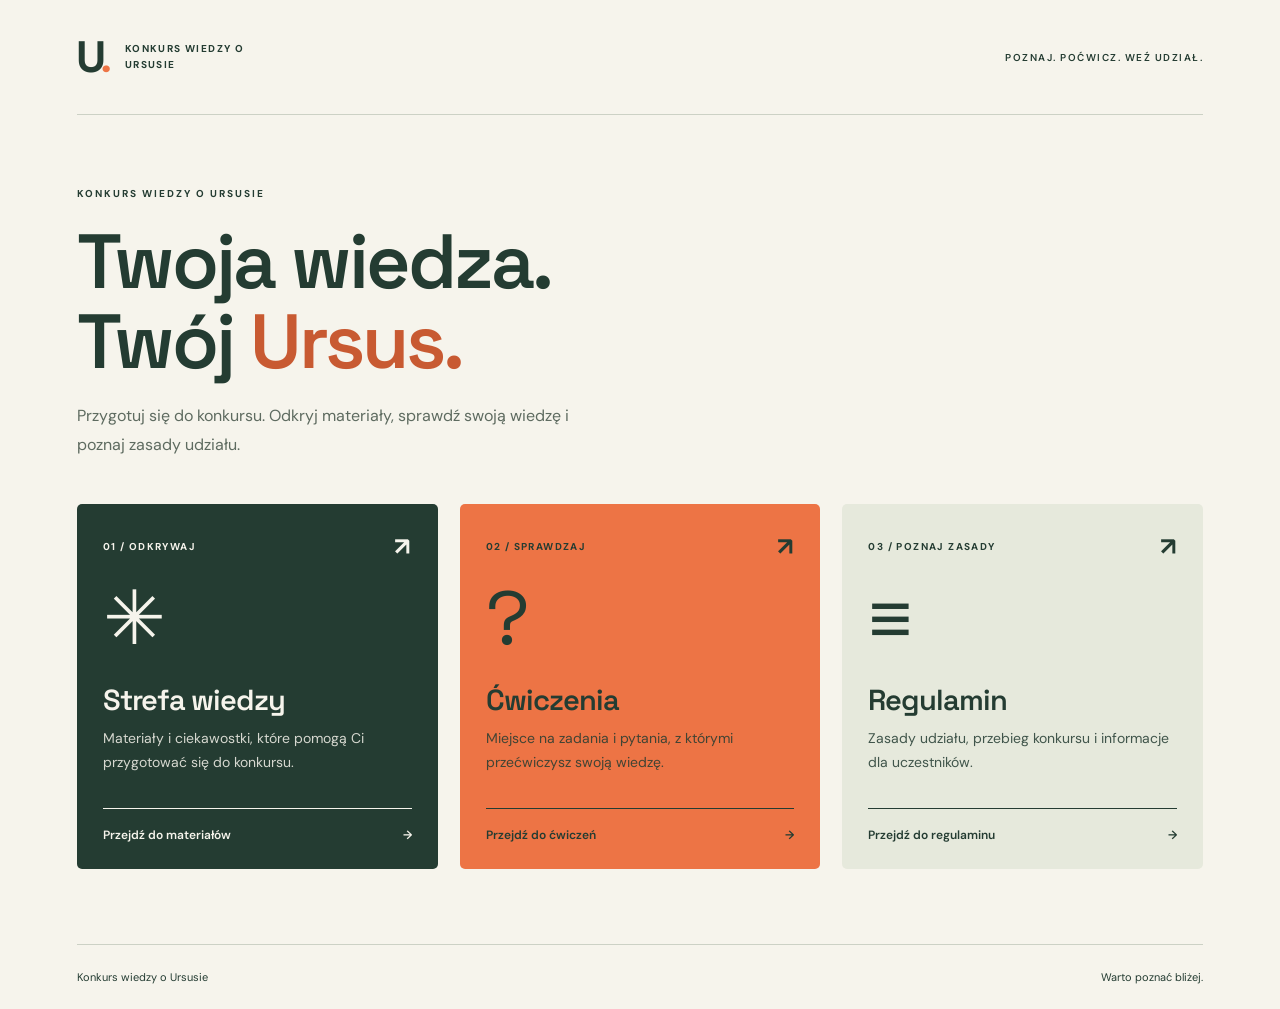
==== index.html @ 19f11475 "strona główna" ====
<!DOCTYPE html>
<html lang="pl">
<head>
  <meta charset="UTF-8">
  <meta name="viewport" content="width=device-width, initial-scale=1.0">
  <meta name="description" content="Konkurs wiedzy o Ursusie — materiały do nauki, ćwiczenia i regulamin.">
  <title>Konkurs wiedzy o Ursusie</title>
  <link rel="stylesheet" href="style.css">
  <script src="animations.js" defer></script>
</head>
<body>
  <header class="header container">
    <a class="logo" href="index.html" aria-label="Ursus — strona główna">U<span>.</span> <span class="logo-text">KONKURS WIEDZY O URSUSIE</span></a>
    <span class="header-label">POZNAJ. POĆWICZ. WEŹ UDZIAŁ.</span>
  </header>
  <main class="container landing">
    <section class="landing-intro">
      <p class="eyebrow">KONKURS WIEDZY O URSUSIE</p>
      <h1>Twoja wiedza.<br>Twój <em>Ursus.</em></h1>
      <p class="intro">Przygotuj się do konkursu. Odkryj materiały, sprawdź swoją wiedzę i poznaj zasady udziału.</p>
    </section>
    <nav class="tiles" aria-label="Strefy konkursu">
      <a class="tile tile-knowledge reveal" href="strefa-wiedzy.html">
        <div class="tile-top"><span>01 / ODKRYWAJ</span><span class="tile-arrow" aria-hidden="true">↗</span></div>
        <span class="tile-symbol" aria-hidden="true">✳</span>
        <h2>Strefa wiedzy</h2>
        <p>Materiały i ciekawostki, które pomogą Ci przygotować się do konkursu.</p>
        <span class="tile-link">Przejdź do materiałów <span aria-hidden="true">→</span></span>
      </a>
      <a class="tile tile-practice reveal" href="cwiczenia.html">
        <div class="tile-top"><span>02 / SPRAWDZAJ</span><span class="tile-arrow" aria-hidden="true">↗</span></div>
        <span class="tile-symbol" aria-hidden="true">?</span>
        <h2>Ćwiczenia</h2>
        <p>Miejsce na zadania i pytania, z którymi przećwiczysz swoją wiedzę.</p>
        <span class="tile-link">Przejdź do ćwiczeń <span aria-hidden="true">→</span></span>
      </a>
      <a class="tile tile-rules reveal" href="regulamin.html">
        <div class="tile-top"><span>03 / POZNAJ ZASADY</span><span class="tile-arrow" aria-hidden="true">↗</span></div>
        <span class="tile-symbol" aria-hidden="true">≡</span>
        <h2>Regulamin</h2>
        <p>Zasady udziału, przebieg konkursu i informacje dla uczestników.</p>
        <span class="tile-link">Przejdź do regulaminu <span aria-hidden="true">→</span></span>
      </a>
    </nav>
  </main>
  <footer class="container"><span>Konkurs wiedzy o Ursusie</span><span>Warto poznać bliżej.</span></footer>
</body>
</html>
---- style.css ----
@import url('https://fonts.googleapis.com/css2?family=DM+Sans:wght@400;500;600;700&family=Space+Grotesk:wght@500;600;700&display=swap');

:root{--paper:#f6f4ec;--ink:#243c32;--orange:#ed7445;--line:#ccd1c5}
*{box-sizing:border-box}
html{scroll-behavior:smooth;scroll-padding-top:30px}
body{margin:0;background:var(--paper);color:var(--ink);font-family:'DM Sans',Arial,sans-serif}
a{color:inherit;text-decoration:none}
button{font:inherit}
a:focus-visible,button:focus-visible{outline:3px solid var(--orange);outline-offset:6px}
.container{width:min(1160px,88%);margin-inline:auto}
.header{display:flex;justify-content:space-between;align-items:center;gap:24px;padding-block:28px;border-bottom:1px solid var(--line)}
.logo{display:flex;align-items:center;font-size:44px;font-weight:700;letter-spacing:-4px}.logo>span:first-child{color:var(--orange)}
.logo .logo-text{max-width:150px;margin-left:18px;font-size:10px;line-height:1.6;letter-spacing:1.4px}
nav{display:flex;gap:32px;font-size:13px}nav a:hover,footer a:hover{color:#b44a24}
.hero{display:grid;grid-template-columns:1.15fr 1fr;gap:70px;align-items:center;padding-block:80px 90px}
.eyebrow{font-size:10px;font-weight:700;letter-spacing:2px;line-height:1.7}
h1,h2{font-family:'Space Grotesk',Arial,sans-serif;font-weight:600;letter-spacing:-3px;line-height:1.04}
h1{font-size:clamp(54px,6.5vw,88px);margin:25px 0}h1 em{font-style:normal;color:#c85a32}
.intro{max-width:400px;line-height:1.8;font-size:16px;color:#5e6b60}
.button{display:inline-flex;align-items:center;justify-content:space-between;gap:35px;background:var(--ink);color:white;border:0;padding:18px 24px;cursor:pointer;font-size:13px;transition:transform .2s,background .2s}.button:hover{background:#355846;transform:translateY(-3px)}
.hero .button{margin-top:22px}.small-note{font-size:11px;color:#6b756b;margin-top:18px}
.poster{position:relative;isolation:isolate;overflow:hidden;aspect-ratio: .88;background:var(--orange);border-radius:180px 180px 4px 4px;display:flex;align-items:center;justify-content:center;animation:enter .9s ease both}
.poster-letter{font-family:'Space Grotesk',Arial,sans-serif;font-size:330px;font-weight:700;line-height:1;transform:rotate(-9deg);z-index:1;color:var(--ink)}
.poster-top,.poster-bottom{position:absolute;left:30px;right:30px;display:flex;justify-content:space-between;font-size:10px;font-weight:700;letter-spacing:1px;z-index:2}.poster-top{top:65px}.poster-top>span:last-child{font-size:26px}.poster-bottom{bottom:28px;line-height:1.5;align-items:end}
.orbit{position:absolute;border:1px solid #243c3240;border-radius:50%;width:430px;height:180px;transform:rotate(-38deg)}.orbit-two{transform:rotate(38deg)}
.spark{position:absolute;right:26px;top:43%;font-size:85px;color:var(--paper);z-index:2;animation:turn 30s linear infinite}
.about{display:grid;grid-template-columns:1fr 2fr;gap:50px;padding-block:55px 65px;border-top:1px solid var(--line)}h2{font-size:clamp(32px,4vw,46px);letter-spacing:-1.5px;margin:0 0 22px}.about div p,.challenge p:not(.eyebrow){line-height:1.8;color:#5e6b60;max-width:530px}
.challenge{display:grid;grid-template-columns:1fr 1fr;gap:60px;padding-block:50px 70px;border-top:1px solid var(--line)}.challenge-card{background:#e8ebdf;padding:30px;display:flex;flex-direction:column;align-items:start;justify-content:space-between;min-height:220px}.challenge-card p{margin-top:0}.challenge-card.pulse{animation:enter .4s ease}
footer{border-top:1px solid var(--line);padding-block:25px;display:flex;justify-content:space-between;gap:20px;font-size:11px}
.js-motion .reveal{opacity:0;transform:translateY(22px);transition:opacity .7s,transform .7s}.js-motion .reveal.visible{opacity:1;transform:translateY(0)}
@keyframes enter{from{opacity:0;transform:translateY(16px)}to{opacity:1;transform:translateY(0)}}
@keyframes turn{to{transform:rotate(360deg)}}
@media(max-width:760px){.header{padding-block:20px}.logo .logo-text{display:none}nav{gap:18px;font-size:12px}.hero{grid-template-columns:1fr;gap:40px;padding-block:45px}.poster{width:min(420px,100%);justify-self:center}.poster-letter{font-size:300px}.about,.challenge{grid-template-columns:1fr;gap:20px;padding-block:35px}h1{font-size:62px}footer{font-size:10px}}
@media(prefers-reduced-motion:reduce){html{scroll-behavior:auto}*,*::before,*::after{animation:none!important;transition:none!important}.js-motion .reveal{opacity:1;transform:none}}

/* Strona startowa konkursu i podstrony. */
.header-label{font-size:10px;letter-spacing:1.5px;font-weight:600}
.landing{padding-block:60px 75px}
.landing-intro{max-width:760px;margin-bottom:45px}
.landing-intro h1{margin-block:20px;font-size:clamp(54px,6vw,80px)}
.landing-intro .intro{max-width:520px}
.tiles{display:grid;grid-template-columns:repeat(3,minmax(0,1fr));gap:22px}
.tile{display:flex;flex-direction:column;min-height:365px;padding:26px;border-radius:5px;transition:box-shadow .25s,transform .25s}
.tile:hover{transform:translateY(-7px);box-shadow:0 16px 30px #243c3215;color:inherit}
.tile-knowledge{background:var(--ink);color:var(--paper)}
.tile-practice{background:var(--orange);color:var(--ink)}
.tile-rules{background:#e6e9dc;color:var(--ink)}
.tile-knowledge:hover{color:var(--paper)}
.tile-top{display:flex;justify-content:space-between;align-items:center;font-size:10px;letter-spacing:1.4px;font-weight:700}
.tile-arrow{font-size:25px;transition:transform .25s}.tile:hover .tile-arrow{transform:translate(3px,-3px)}
.tile-symbol{display:block;font-family:'Space Grotesk',Arial,sans-serif;font-size:75px;height:110px;line-height:110px}
.tile h2{font-size:29px;letter-spacing:-1px;margin:12px 0}
.tile p{font-size:14px;line-height:1.7;margin:0 0 28px;opacity:.85}
.tile-link{margin-top:auto;padding-top:18px;border-top:1px solid currentColor;display:flex;justify-content:space-between;font-size:12px;font-weight:600}
.tiles .tile:nth-child(2){transition-delay:80ms}.tiles .tile:nth-child(3){transition-delay:160ms}
.subpage{min-height:70vh;padding-block:65px 90px;max-width:850px}
.back-link{display:inline-block;font-size:13px;margin-bottom:35px}
.subpage h1{font-size:clamp(45px,6vw,72px)}
.content-notice{margin-top:35px;background:#e6e9dc;padding:28px;border-left:4px solid var(--orange);line-height:1.8}
.content-notice h2{font-size:25px;letter-spacing:-.7px;margin:0 0 12px}
.content-notice p{margin:0;color:#5e6b60}
@media(max-width:900px){.tiles{gap:14px}.tile{padding:22px}.tile h2{font-size:25px}}
@media(max-width:680px){.header-label{display:none}.landing{padding-block:35px 45px}.tiles{grid-template-columns:1fr;gap:18px}.tile{min-height:310px}.tile-symbol{height:85px;line-height:85px;font-size:65px}.landing-intro{margin-bottom:30px}.subpage{padding-block:35px 55px}}
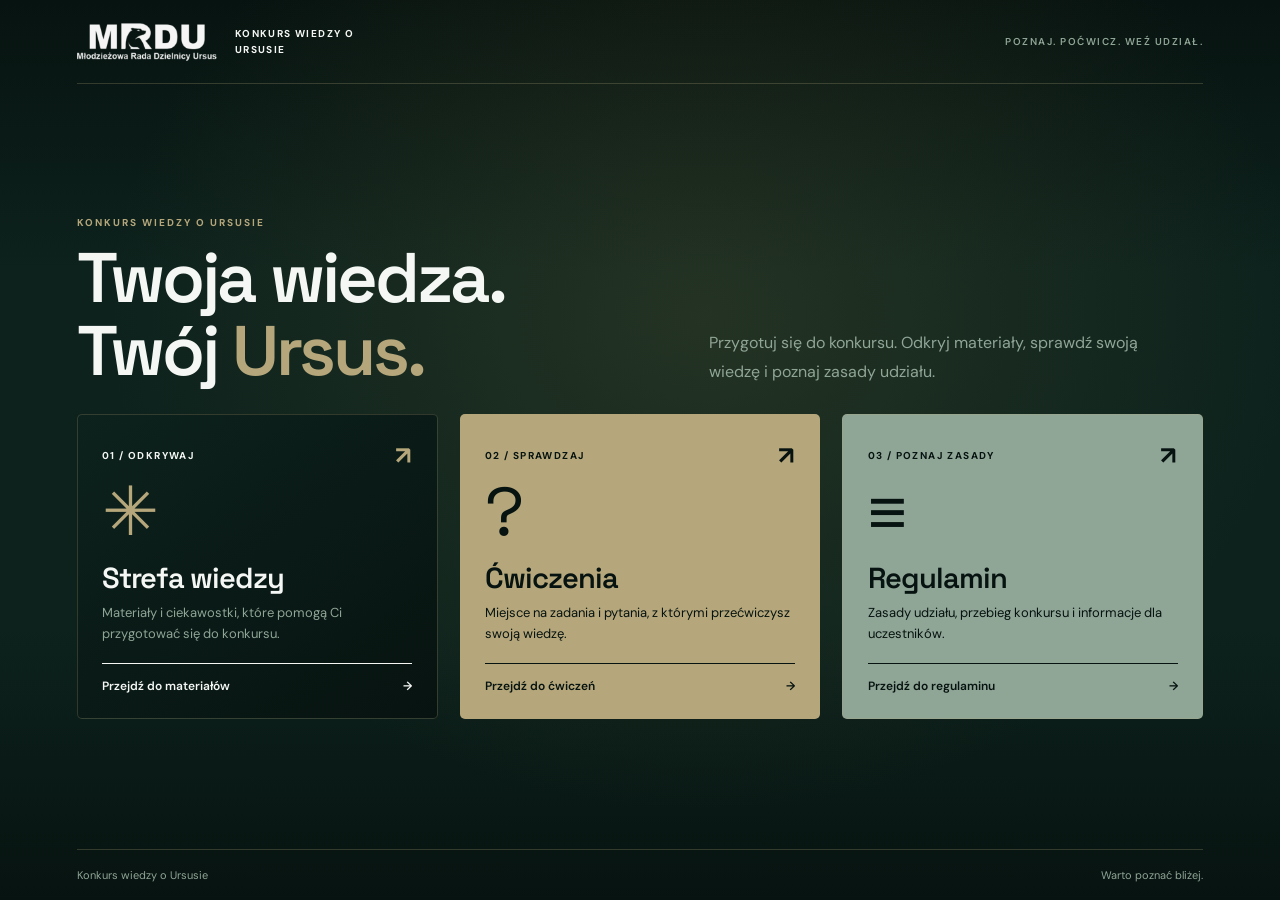
==== commit 0f805e32: "logo" ====
--- a/index.html
+++ b/index.html
@@ -8,9 +8,9 @@
   <link rel="stylesheet" href="style.css">
   <script src="animations.js" defer></script>
 </head>
-<body>
+<body class="home-page">
   <header class="header container">
-    <a class="logo" href="index.html" aria-label="Ursus — strona główna">U<span>.</span> <span class="logo-text">KONKURS WIEDZY O URSUSIE</span></a>
+    <a class="logo" href="index.html" aria-label="Ursus — strona główna"><span class="logo-image"><img src="assets/logo-mrdu.png" alt="Młodzieżowa Rada Dzielnicy Ursus" width="4000" height="4000"></span><span class="logo-text">KONKURS WIEDZY O URSUSIE</span></a>
     <span class="header-label">POZNAJ. POĆWICZ. WEŹ UDZIAŁ.</span>
   </header>
   <main class="container landing">
@@ -46,3 +46,4 @@
   <footer class="container"><span>Konkurs wiedzy o Ursusie</span><span>Warto poznać bliżej.</span></footer>
 </body>
 </html>
+
--- a/style.css
+++ b/style.css
@@ -1,63 +1,200 @@
 @import url('https://fonts.googleapis.com/css2?family=DM+Sans:wght@400;500;600;700&family=Space+Grotesk:wght@500;600;700&display=swap');
 
-:root{--paper:#f6f4ec;--ink:#243c32;--orange:#ed7445;--line:#ccd1c5}
+:root{
+  --off-white:#F4F7F4;
+  --green:#0D221D;
+  --shadow:#071310;
+  --glow:#6F6A37;
+  --gold:#B5A77B;
+  --sage:#8FA596;
+  --line:rgb(181 167 123 / 25%);
+}
 *{box-sizing:border-box}
-html{scroll-behavior:smooth;scroll-padding-top:30px}
-body{margin:0;background:var(--paper);color:var(--ink);font-family:'DM Sans',Arial,sans-serif}
+html{scroll-behavior:smooth;scroll-padding-top:30px;background:var(--shadow)}
+body{margin:0;min-height:100vh;background:radial-gradient(ellipse at 55% 35%,rgb(111 106 55 / 23%),transparent 60%),linear-gradient(180deg,var(--shadow),var(--green) 30%,var(--green) 70%,var(--shadow));color:var(--off-white);font-family:'DM Sans',Arial,sans-serif}
 a{color:inherit;text-decoration:none}
 button{font:inherit}
-a:focus-visible,button:focus-visible{outline:3px solid var(--orange);outline-offset:6px}
+a:focus-visible,button:focus-visible{outline:3px solid var(--gold);outline-offset:6px}
+::selection{background:var(--gold);color:var(--shadow)}
 .container{width:min(1160px,88%);margin-inline:auto}
 .header{display:flex;justify-content:space-between;align-items:center;gap:24px;padding-block:28px;border-bottom:1px solid var(--line)}
-.logo{display:flex;align-items:center;font-size:44px;font-weight:700;letter-spacing:-4px}.logo>span:first-child{color:var(--orange)}
+.logo{display:flex;align-items:center;font-size:44px;font-weight:700;letter-spacing:-4px}
+.logo>span:first-child{color:var(--gold)}
 .logo .logo-text{max-width:150px;margin-left:18px;font-size:10px;line-height:1.6;letter-spacing:1.4px}
-nav{display:flex;gap:32px;font-size:13px}nav a:hover,footer a:hover{color:#b44a24}
-.hero{display:grid;grid-template-columns:1.15fr 1fr;gap:70px;align-items:center;padding-block:80px 90px}
-.eyebrow{font-size:10px;font-weight:700;letter-spacing:2px;line-height:1.7}
+.header-label{font-size:10px;letter-spacing:1.5px;font-weight:600;color:var(--sage)}
+nav{display:flex;gap:32px;font-size:13px}
+.header nav a:hover,footer a:hover,.back-link:hover{color:var(--gold)}
+.eyebrow{font-size:10px;font-weight:700;letter-spacing:2px;line-height:1.7;color:var(--gold)}
 h1,h2{font-family:'Space Grotesk',Arial,sans-serif;font-weight:600;letter-spacing:-3px;line-height:1.04}
-h1{font-size:clamp(54px,6.5vw,88px);margin:25px 0}h1 em{font-style:normal;color:#c85a32}
-.intro{max-width:400px;line-height:1.8;font-size:16px;color:#5e6b60}
-.button{display:inline-flex;align-items:center;justify-content:space-between;gap:35px;background:var(--ink);color:white;border:0;padding:18px 24px;cursor:pointer;font-size:13px;transition:transform .2s,background .2s}.button:hover{background:#355846;transform:translateY(-3px)}
-.hero .button{margin-top:22px}.small-note{font-size:11px;color:#6b756b;margin-top:18px}
-.poster{position:relative;isolation:isolate;overflow:hidden;aspect-ratio: .88;background:var(--orange);border-radius:180px 180px 4px 4px;display:flex;align-items:center;justify-content:center;animation:enter .9s ease both}
-.poster-letter{font-family:'Space Grotesk',Arial,sans-serif;font-size:330px;font-weight:700;line-height:1;transform:rotate(-9deg);z-index:1;color:var(--ink)}
-.poster-top,.poster-bottom{position:absolute;left:30px;right:30px;display:flex;justify-content:space-between;font-size:10px;font-weight:700;letter-spacing:1px;z-index:2}.poster-top{top:65px}.poster-top>span:last-child{font-size:26px}.poster-bottom{bottom:28px;line-height:1.5;align-items:end}
-.orbit{position:absolute;border:1px solid #243c3240;border-radius:50%;width:430px;height:180px;transform:rotate(-38deg)}.orbit-two{transform:rotate(38deg)}
-.spark{position:absolute;right:26px;top:43%;font-size:85px;color:var(--paper);z-index:2;animation:turn 30s linear infinite}
-.about{display:grid;grid-template-columns:1fr 2fr;gap:50px;padding-block:55px 65px;border-top:1px solid var(--line)}h2{font-size:clamp(32px,4vw,46px);letter-spacing:-1.5px;margin:0 0 22px}.about div p,.challenge p:not(.eyebrow){line-height:1.8;color:#5e6b60;max-width:530px}
-.challenge{display:grid;grid-template-columns:1fr 1fr;gap:60px;padding-block:50px 70px;border-top:1px solid var(--line)}.challenge-card{background:#e8ebdf;padding:30px;display:flex;flex-direction:column;align-items:start;justify-content:space-between;min-height:220px}.challenge-card p{margin-top:0}.challenge-card.pulse{animation:enter .4s ease}
-footer{border-top:1px solid var(--line);padding-block:25px;display:flex;justify-content:space-between;gap:20px;font-size:11px}
-.js-motion .reveal{opacity:0;transform:translateY(22px);transition:opacity .7s,transform .7s}.js-motion .reveal.visible{opacity:1;transform:translateY(0)}
-@keyframes enter{from{opacity:0;transform:translateY(16px)}to{opacity:1;transform:translateY(0)}}
-@keyframes turn{to{transform:rotate(360deg)}}
-@media(max-width:760px){.header{padding-block:20px}.logo .logo-text{display:none}nav{gap:18px;font-size:12px}.hero{grid-template-columns:1fr;gap:40px;padding-block:45px}.poster{width:min(420px,100%);justify-self:center}.poster-letter{font-size:300px}.about,.challenge{grid-template-columns:1fr;gap:20px;padding-block:35px}h1{font-size:62px}footer{font-size:10px}}
-@media(prefers-reduced-motion:reduce){html{scroll-behavior:auto}*,*::before,*::after{animation:none!important;transition:none!important}.js-motion .reveal{opacity:1;transform:none}}
-
-/* Strona startowa konkursu i podstrony. */
-.header-label{font-size:10px;letter-spacing:1.5px;font-weight:600}
+h1{font-size:clamp(54px,6.5vw,88px);margin:25px 0}
+h1 em{font-style:normal;color:var(--gold)}
+h2{font-size:clamp(32px,4vw,46px);letter-spacing:-1.5px;margin:0 0 22px}
+.intro{max-width:400px;line-height:1.8;font-size:16px;color:var(--sage)}
 .landing{padding-block:60px 75px}
 .landing-intro{max-width:760px;margin-bottom:45px}
 .landing-intro h1{margin-block:20px;font-size:clamp(54px,6vw,80px)}
 .landing-intro .intro{max-width:520px}
 .tiles{display:grid;grid-template-columns:repeat(3,minmax(0,1fr));gap:22px}
-.tile{display:flex;flex-direction:column;min-height:365px;padding:26px;border-radius:5px;transition:box-shadow .25s,transform .25s}
-.tile:hover{transform:translateY(-7px);box-shadow:0 16px 30px #243c3215;color:inherit}
-.tile-knowledge{background:var(--ink);color:var(--paper)}
-.tile-practice{background:var(--orange);color:var(--ink)}
-.tile-rules{background:#e6e9dc;color:var(--ink)}
-.tile-knowledge:hover{color:var(--paper)}
+.tile{display:flex;flex-direction:column;min-height:365px;padding:26px;border:1px solid var(--line);border-radius:5px;transition:box-shadow .25s,transform .25s,border-color .25s}
+.tile:hover{transform:translateY(-7px);box-shadow:0 16px 30px rgb(7 19 16 / 40%);border-color:var(--gold)}
+.tile-knowledge{background:linear-gradient(145deg,var(--green),var(--shadow));color:var(--off-white)}
+.tile-practice{background:var(--gold);color:var(--shadow)}
+.tile-rules{background:var(--sage);color:var(--shadow)}
 .tile-top{display:flex;justify-content:space-between;align-items:center;font-size:10px;letter-spacing:1.4px;font-weight:700}
-.tile-arrow{font-size:25px;transition:transform .25s}.tile:hover .tile-arrow{transform:translate(3px,-3px)}
+.tile-arrow{font-size:25px;transition:transform .25s}
+.tile:hover .tile-arrow{transform:translate(3px,-3px)}
 .tile-symbol{display:block;font-family:'Space Grotesk',Arial,sans-serif;font-size:75px;height:110px;line-height:110px}
+.tile-knowledge .tile-symbol,.tile-knowledge .tile-arrow{color:var(--gold)}
 .tile h2{font-size:29px;letter-spacing:-1px;margin:12px 0}
-.tile p{font-size:14px;line-height:1.7;margin:0 0 28px;opacity:.85}
+.tile p{font-size:14px;line-height:1.7;margin:0 0 28px}
+.tile-knowledge p{color:var(--sage)}
 .tile-link{margin-top:auto;padding-top:18px;border-top:1px solid currentColor;display:flex;justify-content:space-between;font-size:12px;font-weight:600}
-.tiles .tile:nth-child(2){transition-delay:80ms}.tiles .tile:nth-child(3){transition-delay:160ms}
+.tiles .tile:nth-child(2){transition-delay:80ms}
+.tiles .tile:nth-child(3){transition-delay:160ms}
 .subpage{min-height:70vh;padding-block:65px 90px;max-width:850px}
-.back-link{display:inline-block;font-size:13px;margin-bottom:35px}
+.back-link{display:inline-block;font-size:13px;margin-bottom:35px;color:var(--sage)}
 .subpage h1{font-size:clamp(45px,6vw,72px)}
-.content-notice{margin-top:35px;background:#e6e9dc;padding:28px;border-left:4px solid var(--orange);line-height:1.8}
+.content-notice{margin-top:35px;background:var(--green);padding:28px;border:1px solid var(--line);border-left:4px solid var(--gold);line-height:1.8}
 .content-notice h2{font-size:25px;letter-spacing:-.7px;margin:0 0 12px}
-.content-notice p{margin:0;color:#5e6b60}
+.content-notice p{margin:0;color:var(--sage)}
+footer{border-top:1px solid var(--line);padding-block:25px;display:flex;justify-content:space-between;gap:20px;font-size:11px;color:var(--sage)}
+.js-motion .reveal{opacity:0;transform:translateY(22px);transition:opacity .7s,transform .7s,box-shadow .25s,border-color .25s}
+.js-motion .reveal.visible{opacity:1;transform:translateY(0)}
+.js-motion .tile.visible:hover{transform:translateY(-7px)}
 @media(max-width:900px){.tiles{gap:14px}.tile{padding:22px}.tile h2{font-size:25px}}
+@media(max-width:760px){.header{padding-block:20px}.logo .logo-text{display:none}nav{gap:18px;font-size:12px}footer{font-size:10px}}
 @media(max-width:680px){.header-label{display:none}.landing{padding-block:35px 45px}.tiles{grid-template-columns:1fr;gap:18px}.tile{min-height:310px}.tile-symbol{height:85px;line-height:85px;font-size:65px}.landing-intro{margin-bottom:30px}.subpage{padding-block:35px 55px}}
+@media(prefers-reduced-motion:reduce){html{scroll-behavior:auto}*,*::before,*::after{animation:none!important;transition:none!important}.js-motion .reveal{opacity:1;transform:none}.tile:hover,.js-motion .tile.visible:hover{transform:none}}
+
+/* Biblioteka tematów i widok pełnego artykułu. */
+[hidden]{display:none!important}
+.study-page{max-width:900px;padding-block:35px 65px;min-height:75vh}
+.study-toolbar{display:flex;align-items:center;justify-content:space-between;gap:20px;padding-block:0 22px;margin-bottom:28px;border-bottom:1px solid var(--line);font-size:12px}
+.study-toolbar>a:first-child{color:var(--sage)}
+.study-toolbar>a:first-child:hover{color:var(--gold)}
+.study-button{display:inline-flex;justify-content:center;align-items:center;padding:12px 18px;border-radius:10px;background:var(--gold);color:var(--shadow);font-size:12px;font-weight:700;border:1px solid var(--gold);text-align:center;transition:background .2s}
+.study-button:hover{background:var(--off-white)}
+.study-button-outline{background:transparent;color:var(--gold);white-space:nowrap}
+.study-button-outline:hover{background:var(--gold);color:var(--shadow)}
+.study-page h1{font-size:clamp(40px,6vw,60px)}
+.study-page .intro{max-width:660px}
+.study-source{display:flex;justify-content:space-between;align-items:center;gap:22px;background:var(--green);border:1px solid var(--line);border-radius:16px;padding:22px;margin-block:28px}
+.study-source .eyebrow{margin:0 0 7px;font-size:9px}
+.study-source h2{font-size:17px;letter-spacing:-.3px;margin:0 0 8px;line-height:1.4}
+.study-source p:last-child{font-size:12px;color:var(--sage);margin:0;line-height:1.7}
+.study-grid{display:grid;grid-template-columns:repeat(2,minmax(0,1fr));gap:18px}
+.study-card{display:flex;flex-direction:column;gap:20px;padding:25px;background:var(--green);border:1px solid var(--line);border-radius:16px;transition:transform .2s,border-color .2s}
+.study-card:hover{border-color:var(--gold);transform:translateY(-4px)}
+.study-card:last-child{grid-column:1/-1}
+.study-meta{display:flex;align-items:center;flex-wrap:wrap;gap:10px;font-size:10px;color:var(--sage);line-height:1.6}
+.study-tag{border:1px solid var(--line);background:var(--shadow);color:var(--gold);border-radius:20px;padding:4px 10px;font-weight:700}
+.study-card h2{font-size:22px;letter-spacing:-.5px;line-height:1.4;margin:0}
+.study-read{margin-top:auto;color:var(--gold);font-size:12px;font-weight:700;display:flex;justify-content:space-between;gap:15px}
+.study-bottom{text-align:center;margin-top:30px}
+.study-article{padding:36px;background:var(--green);border:1px solid var(--line);border-radius:22px}
+.article-heading{padding-bottom:25px;border-bottom:1px solid var(--line)}
+.article-heading h2{font-size:clamp(26px,4vw,36px);line-height:1.3;letter-spacing:-1px;margin:18px 0 0}
+.article-body{font-size:15px;line-height:1.9;color:var(--off-white)}
+.article-body>div:first-child{margin-block:25px;padding:22px;background:var(--shadow);border:1px solid var(--line);border-radius:14px}
+.article-body>div:first-child>span{display:block;color:var(--gold);font-weight:700;margin-bottom:12px;font-size:13px}
+.article-body ul{padding-left:22px;margin:0}.article-body li+li{margin-top:8px}
+.article-body h3{font-size:18px;color:var(--gold);margin:28px 0 10px;line-height:1.5}
+.article-body p{margin:0 0 18px}
+.article-actions{padding-top:25px;margin:28px 0 0;border-top:1px solid var(--line);border-bottom:0;padding-bottom:0}
+@media(max-width:600px){.study-grid{grid-template-columns:1fr}.study-source{flex-direction:column;align-items:flex-start}.study-toolbar{gap:12px;font-size:11px}.study-button{padding:10px 12px;font-size:11px}.study-article{padding:22px}.study-card{padding:22px}.article-actions{align-items:stretch;flex-direction:column}.study-meta{gap:7px}}
+@media(prefers-reduced-motion:reduce){.study-card:hover{transform:none}}
+
+/* Regulamin i pola do uzupełnienia. */
+.rules-note{margin-block:28px;padding:18px 22px;background:var(--green);border:1px solid var(--line);border-left:4px solid var(--gold);border-radius:8px;font-size:13px;line-height:1.8;color:var(--sage)}
+.rules-note strong{color:var(--gold)}
+.rules-document{background:var(--green);border:1px solid var(--line);border-radius:16px;padding:34px;overflow-wrap:anywhere}
+.rules-document section+section{border-top:1px solid var(--line);margin-top:30px;padding-top:30px}
+.rules-document h2{font-size:23px;line-height:1.4;letter-spacing:-.5px;margin:0 0 20px}
+.rules-document ol,.rules-document ul{padding-left:24px;margin:0;font-size:14px;line-height:1.9}
+.rules-document li{padding-left:5px}
+.rules-document li+li{margin-top:12px}
+.rules-document ul{margin-top:12px;list-style-type:disc}
+.rules-document li::marker{color:var(--gold);font-weight:600}
+.rules-placeholder{color:var(--gold);font-weight:600}
+@media(max-width:600px){.rules-document{padding:22px 18px}.rules-document h2{font-size:20px}.rules-document ol,.rules-document ul{padding-left:20px}.rules-note{padding:16px 18px}}
+
+/* Quiz treningowy. */
+.quiz-card{padding:30px;margin-top:28px;background:var(--green);border:1px solid var(--line);border-radius:18px}
+.quiz-card h2{font-size:26px;letter-spacing:-.6px;line-height:1.5}
+.quiz-card p{font-size:14px;line-height:1.85}
+.quiz-card .study-button{margin-top:16px;cursor:pointer;font:inherit;font-size:13px}
+.quiz-status{display:flex;justify-content:space-between;gap:16px;align-items:center;font-size:12px;color:var(--sage)}
+.quiz-clock strong{color:var(--gold);font-size:18px;font-variant-numeric:tabular-nums}
+.quiz-clock .time-low{color:var(--off-white);text-decoration:underline;text-underline-offset:4px}
+#quiz-timebar{display:block;width:100%;height:7px;margin:18px 0 28px;accent-color:var(--gold);border:0;background:var(--shadow);border-radius:5px;overflow:hidden}
+#quiz-timebar::-webkit-progress-bar{background:var(--shadow)}
+#quiz-timebar::-webkit-progress-value{background:var(--gold)}
+#quiz-timebar::-moz-progress-bar{background:var(--gold)}
+.quiz-fieldset{border:0;padding:0;margin:0;min-width:0}
+#question-title{white-space:pre-line}
+#quiz-options{display:grid;gap:12px}
+.quiz-option{display:flex;align-items:flex-start;gap:14px;padding:18px;background:var(--shadow);border:1px solid var(--line);border-radius:12px;cursor:pointer;font-size:14px;line-height:1.7;overflow-wrap:anywhere}
+.quiz-option:hover,.quiz-option:has(input:checked){border-color:var(--gold)}
+.quiz-option:has(input:checked){background:rgb(111 106 55 / 20%)}
+.quiz-option:focus-within{outline:2px solid var(--gold);outline-offset:3px}
+.quiz-option input{accent-color:var(--gold);margin-top:5px;flex-shrink:0;width:17px;height:17px}
+.study-button:disabled{opacity:.45;cursor:not-allowed}
+.study-button:disabled:hover{background:var(--gold)}
+.quiz-summary{text-align:center}
+.quiz-summary .quiz-score{font-family:'Space Grotesk',Arial,sans-serif;font-size:64px;color:var(--gold);line-height:1.2;margin:15px 0}
+.quiz-review-title{font-size:25px;letter-spacing:-.6px;margin-top:35px}
+.quiz-review-item{padding:24px;background:var(--green);border:1px solid var(--line);border-left:4px solid var(--sage);border-radius:12px;margin-top:16px;overflow-wrap:anywhere}
+.quiz-review-item.answer-correct{border-left-color:var(--gold)}
+.quiz-review-item h3{font-size:16px;line-height:1.7;white-space:pre-line;margin:0 0 15px}
+.quiz-review-item p{font-size:13px;line-height:1.8;margin:8px 0}
+.review-status{color:var(--gold);font-weight:700}
+.visually-hidden{position:absolute;width:1px;height:1px;padding:0;margin:-1px;overflow:hidden;clip:rect(0,0,0,0);white-space:nowrap;border:0}
+@media(max-width:600px){.quiz-card{padding:22px 18px}.quiz-card h2{font-size:21px}.quiz-option{padding:14px}.quiz-card .study-button{width:100%}}
+
+/* Strona główna dopasowana do wysokości okna, bez blokowania przewijania. */
+.home-page{min-height:100svh;display:flex;flex-direction:column}
+.home-page>.header{padding-block:clamp(12px,2.5svh,24px);flex-shrink:0}
+.home-page>.landing{flex:1;display:flex;flex-direction:column;justify-content:center;gap:clamp(18px,3svh,32px);padding-block:clamp(16px,3svh,30px)}
+.home-page .landing-intro{max-width:none;margin:0;display:grid;grid-template-columns:1.2fr 1fr;column-gap:40px;align-items:end}
+.home-page .landing-intro .eyebrow{grid-column:1/-1;margin:0 0 10px}
+.home-page .landing-intro h1{font-size:clamp(42px,7.8svh,72px);margin:0}
+.home-page .landing-intro .intro{max-width:430px;margin:0;font-size:clamp(14px,1.8svh,16px)}
+.home-page .tile{min-height:0;padding:clamp(18px,2.7svh,26px)}
+.home-page .tile-symbol{height:clamp(48px,9svh,95px);line-height:clamp(48px,9svh,95px);font-size:clamp(40px,7.5svh,70px)}
+.home-page .tile h2{font-size:clamp(23px,3.6svh,29px);margin:10px 0}
+.home-page .tile p{margin-bottom:18px;font-size:13px;line-height:1.6}
+.home-page .tile-link{padding-top:14px}
+.home-page>footer{padding-block:clamp(12px,2svh,20px);flex-shrink:0}
+@media(max-width:680px){
+  .home-page .landing-intro{display:block}
+  .home-page .landing-intro h1{font-size:clamp(32px,6svh,48px);letter-spacing:-1.5px}
+  .home-page .landing-intro .intro{margin-top:10px;font-size:13px;line-height:1.6;max-width:100%}
+  .home-page .landing-intro .eyebrow{font-size:9px;margin-bottom:8px}
+  .home-page>.landing{gap:18px;padding-block:16px}
+  .home-page .tiles{gap:10px}
+  .home-page .tile{position:relative;padding:14px 18px;gap:5px}
+  .home-page .tile-top{font-size:9px;padding-right:28px}
+  .home-page .tile-arrow{position:absolute;right:18px;top:20px}
+  .home-page .tile-symbol,.home-page .tile p{display:none}
+  .home-page .tile h2{font-size:22px;margin:0}
+  .home-page .tile-link{padding-top:7px;font-size:11px}
+}
+@media(max-height:600px) and (min-width:681px){
+  .home-page .landing-intro h1{font-size:38px}
+  .home-page .tile-symbol{display:none}
+  .home-page .tile{padding:16px}
+  .home-page .tile h2{font-size:23px}
+  .home-page .tile p{margin-bottom:12px;font-size:12px}
+}
+@media(max-height:650px) and (max-width:680px){
+  .home-page .landing-intro .intro{display:none}
+  .home-page>.landing{gap:12px;padding-block:12px}
+  .home-page .tile{padding-block:10px}
+  .home-page .tile-link{display:none}
+}
+
+/* Logo z pliku: kadr pomija przezroczyste marginesy oryginału. */
+.logo-image{display:block;position:relative;width:140px;aspect-ratio:3317 / 901;overflow:hidden;flex-shrink:0}
+.logo-image img{position:absolute;display:block;width:120.591%;max-width:none;height:auto;left:-11.155%;top:-154.717%;filter:brightness(0) invert(1);opacity:.96}
+.logo{letter-spacing:normal}
+@media(max-width:680px){.logo-image{width:120px}}
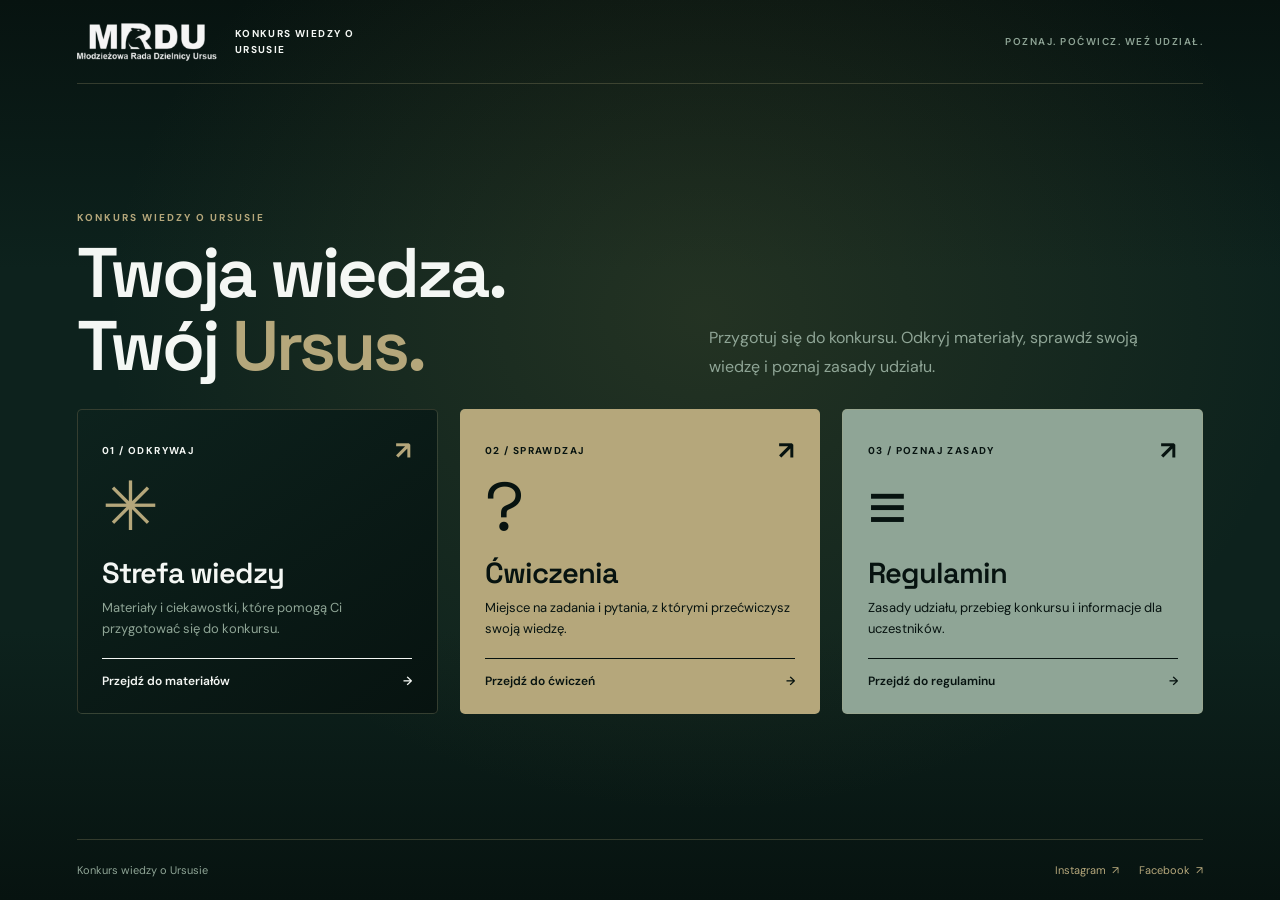
==== commit 8f687dca: "SOciale" ====
--- a/index.html
+++ b/index.html
@@ -43,7 +43,13 @@
       </a>
     </nav>
   </main>
-  <footer class="container"><span>Konkurs wiedzy o Ursusie</span><span>Warto poznać bliżej.</span></footer>
+  <footer class="container home-footer">
+    <span>Konkurs wiedzy o Ursusie</span>
+    <nav class="social-links" aria-label="Nasze media społecznościowe">
+      <a href="https://www.instagram.com/mrd_ursus/" target="_blank" rel="noopener noreferrer" aria-label="Instagram Młodzieżowej Rady Dzielnicy Ursus — otwiera się w nowej karcie">Instagram <span aria-hidden="true">↗</span></a>
+      <a href="https://www.facebook.com/MlodziezowaRadaDzielnicyUrsus/" target="_blank" rel="noopener noreferrer" aria-label="Facebook Młodzieżowej Rady Dzielnicy Ursus — otwiera się w nowej karcie">Facebook <span aria-hidden="true">↗</span></a>
+    </nav>
+  </footer>
 </body>
 </html>
 
--- a/style.css
+++ b/style.css
@@ -198,3 +198,9 @@
 .logo-image img{position:absolute;display:block;width:120.591%;max-width:none;height:auto;left:-11.155%;top:-154.717%;filter:brightness(0) invert(1);opacity:.96}
 .logo{letter-spacing:normal}
 @media(max-width:680px){.logo-image{width:120px}}
+
+.home-footer{align-items:center;flex-wrap:wrap;gap:10px 20px}
+.social-links{display:flex;gap:20px;font-size:11px;color:var(--gold)}
+.social-links a{display:inline-flex;align-items:center;gap:6px;padding-block:5px}
+.social-links a:hover{color:var(--off-white)}
+@media(max-width:400px){.home-footer{column-gap:12px}.social-links{gap:12px;font-size:10px}}
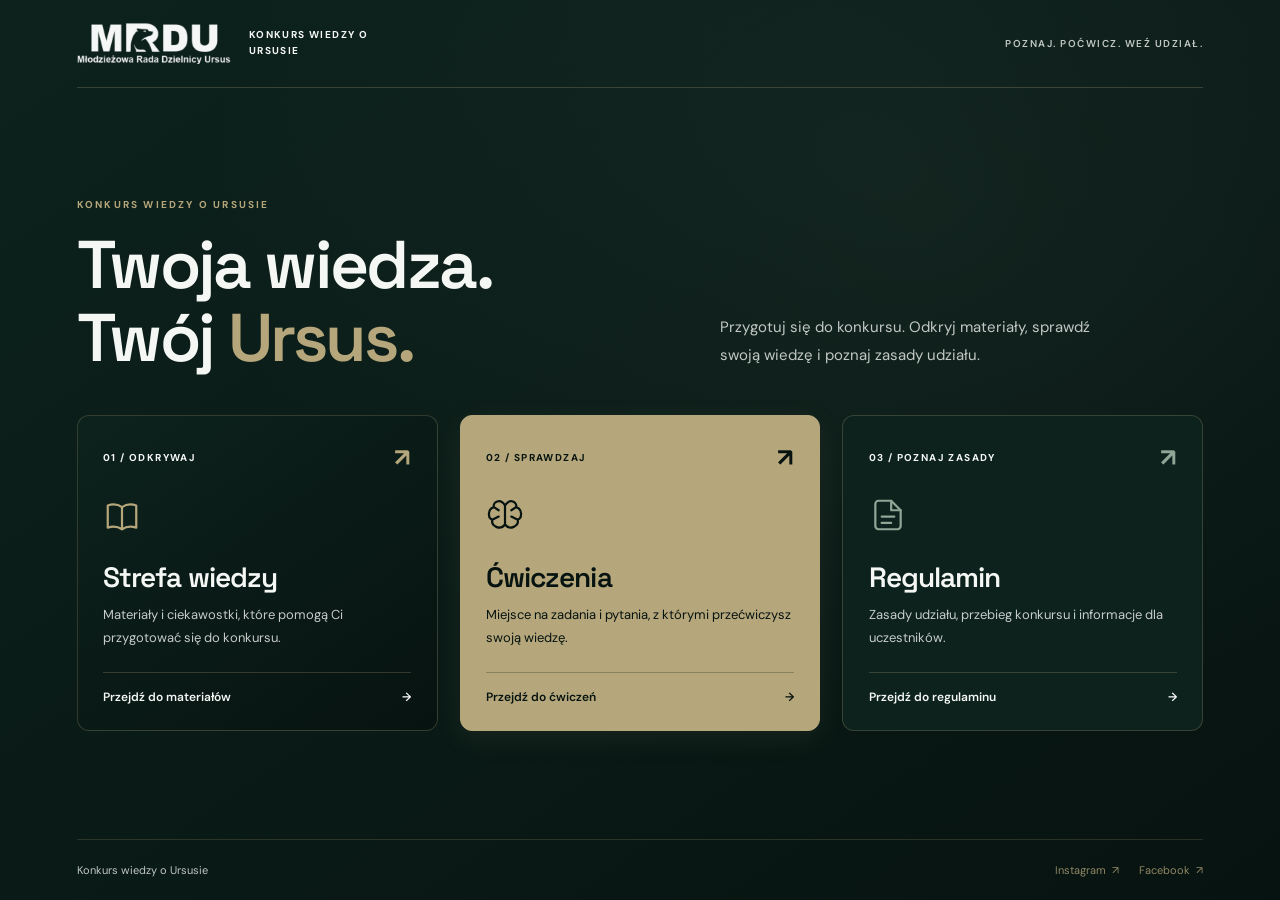
==== commit 8ebf1324: "zmiana grafiki" ====
--- a/index.html
+++ b/index.html
@@ -22,21 +22,21 @@
     <nav class="tiles" aria-label="Strefy konkursu">
       <a class="tile tile-knowledge reveal" href="strefa-wiedzy.html">
         <div class="tile-top"><span>01 / ODKRYWAJ</span><span class="tile-arrow" aria-hidden="true">↗</span></div>
-        <span class="tile-symbol" aria-hidden="true">✳</span>
+        <span class="tile-symbol" aria-hidden="true"><svg viewBox="0 0 24 24" fill="none" stroke="currentColor" stroke-width="1.4" stroke-linecap="round" stroke-linejoin="round"><path d="M12 7c-3-2-6-2-9-1v14c3-1 6-1 9 1m0-14c3-2 6-2 9-1v14c-3-1-6-1-9 1V7Z"/></svg></span>
         <h2>Strefa wiedzy</h2>
         <p>Materiały i ciekawostki, które pomogą Ci przygotować się do konkursu.</p>
         <span class="tile-link">Przejdź do materiałów <span aria-hidden="true">→</span></span>
       </a>
       <a class="tile tile-practice reveal" href="cwiczenia.html">
         <div class="tile-top"><span>02 / SPRAWDZAJ</span><span class="tile-arrow" aria-hidden="true">↗</span></div>
-        <span class="tile-symbol" aria-hidden="true">?</span>
+        <span class="tile-symbol" aria-hidden="true"><svg viewBox="0 0 24 24" fill="none" stroke="currentColor" stroke-width="1.4" stroke-linecap="round" stroke-linejoin="round"><path d="M12 18V6m0 0C9 1 4 4 5 7c-4 1-4 7-1 8-1 4 5 7 8 3m0-12c3-5 8-2 7 1 4 1 4 7 1 8 1 4-5 7-8 3M5 7l3 2m-4 6 4-2m11-6-3 2m4 6-4-2"/></svg></span>
         <h2>Ćwiczenia</h2>
         <p>Miejsce na zadania i pytania, z którymi przećwiczysz swoją wiedzę.</p>
         <span class="tile-link">Przejdź do ćwiczeń <span aria-hidden="true">→</span></span>
       </a>
       <a class="tile tile-rules reveal" href="regulamin.html">
         <div class="tile-top"><span>03 / POZNAJ ZASADY</span><span class="tile-arrow" aria-hidden="true">↗</span></div>
-        <span class="tile-symbol" aria-hidden="true">≡</span>
+        <span class="tile-symbol" aria-hidden="true"><svg viewBox="0 0 24 24" fill="none" stroke="currentColor" stroke-width="1.4" stroke-linecap="round" stroke-linejoin="round"><path d="M14 3H6a2 2 0 0 0-2 2v14a2 2 0 0 0 2 2h12a2 2 0 0 0 2-2V9l-6-6Z"/><path d="M14 3v6h6M8 13h8M8 17h6"/></svg></span>
         <h2>Regulamin</h2>
         <p>Zasady udziału, przebieg konkursu i informacje dla uczestników.</p>
         <span class="tile-link">Przejdź do regulaminu <span aria-hidden="true">→</span></span>
--- a/style.css
+++ b/style.css
@@ -151,48 +151,6 @@
 .visually-hidden{position:absolute;width:1px;height:1px;padding:0;margin:-1px;overflow:hidden;clip:rect(0,0,0,0);white-space:nowrap;border:0}
 @media(max-width:600px){.quiz-card{padding:22px 18px}.quiz-card h2{font-size:21px}.quiz-option{padding:14px}.quiz-card .study-button{width:100%}}
 
-/* Strona główna dopasowana do wysokości okna, bez blokowania przewijania. */
-.home-page{min-height:100svh;display:flex;flex-direction:column}
-.home-page>.header{padding-block:clamp(12px,2.5svh,24px);flex-shrink:0}
-.home-page>.landing{flex:1;display:flex;flex-direction:column;justify-content:center;gap:clamp(18px,3svh,32px);padding-block:clamp(16px,3svh,30px)}
-.home-page .landing-intro{max-width:none;margin:0;display:grid;grid-template-columns:1.2fr 1fr;column-gap:40px;align-items:end}
-.home-page .landing-intro .eyebrow{grid-column:1/-1;margin:0 0 10px}
-.home-page .landing-intro h1{font-size:clamp(42px,7.8svh,72px);margin:0}
-.home-page .landing-intro .intro{max-width:430px;margin:0;font-size:clamp(14px,1.8svh,16px)}
-.home-page .tile{min-height:0;padding:clamp(18px,2.7svh,26px)}
-.home-page .tile-symbol{height:clamp(48px,9svh,95px);line-height:clamp(48px,9svh,95px);font-size:clamp(40px,7.5svh,70px)}
-.home-page .tile h2{font-size:clamp(23px,3.6svh,29px);margin:10px 0}
-.home-page .tile p{margin-bottom:18px;font-size:13px;line-height:1.6}
-.home-page .tile-link{padding-top:14px}
-.home-page>footer{padding-block:clamp(12px,2svh,20px);flex-shrink:0}
-@media(max-width:680px){
-  .home-page .landing-intro{display:block}
-  .home-page .landing-intro h1{font-size:clamp(32px,6svh,48px);letter-spacing:-1.5px}
-  .home-page .landing-intro .intro{margin-top:10px;font-size:13px;line-height:1.6;max-width:100%}
-  .home-page .landing-intro .eyebrow{font-size:9px;margin-bottom:8px}
-  .home-page>.landing{gap:18px;padding-block:16px}
-  .home-page .tiles{gap:10px}
-  .home-page .tile{position:relative;padding:14px 18px;gap:5px}
-  .home-page .tile-top{font-size:9px;padding-right:28px}
-  .home-page .tile-arrow{position:absolute;right:18px;top:20px}
-  .home-page .tile-symbol,.home-page .tile p{display:none}
-  .home-page .tile h2{font-size:22px;margin:0}
-  .home-page .tile-link{padding-top:7px;font-size:11px}
-}
-@media(max-height:600px) and (min-width:681px){
-  .home-page .landing-intro h1{font-size:38px}
-  .home-page .tile-symbol{display:none}
-  .home-page .tile{padding:16px}
-  .home-page .tile h2{font-size:23px}
-  .home-page .tile p{margin-bottom:12px;font-size:12px}
-}
-@media(max-height:650px) and (max-width:680px){
-  .home-page .landing-intro .intro{display:none}
-  .home-page>.landing{gap:12px;padding-block:12px}
-  .home-page .tile{padding-block:10px}
-  .home-page .tile-link{display:none}
-}
-
 /* Logo z pliku: kadr pomija przezroczyste marginesy oryginału. */
 .logo-image{display:block;position:relative;width:140px;aspect-ratio:3317 / 901;overflow:hidden;flex-shrink:0}
 .logo-image img{position:absolute;display:block;width:120.591%;max-width:none;height:auto;left:-11.155%;top:-154.717%;filter:brightness(0) invert(1);opacity:.96}
@@ -204,3 +162,107 @@
 .social-links a{display:inline-flex;align-items:center;gap:6px;padding-block:5px}
 .social-links a:hover{color:var(--off-white)}
 @media(max-width:400px){.home-footer{column-gap:12px}.social-links{gap:12px;font-size:10px}}
+
+/* Zdjęcia w pytaniach nie są przycinane ani rozmywane. */
+.quiz-photo{margin:0 0 22px;padding:12px;background:var(--shadow);border:1px solid var(--line);border-radius:12px;text-align:center}
+.quiz-photo img{display:block;width:100%;max-height:340px;object-fit:contain;margin:auto;border-radius:6px}
+.quiz-review-photo{display:block;max-width:100%;max-height:210px;object-fit:contain;margin-block:16px;border-radius:8px}
+@media(max-width:600px){.quiz-photo img{max-height:280px}}
+
+/* Bibliografia i odsyłacze do książki. */
+.study-bibliography{margin-block:30px}
+.study-bibliography>h2{font-size:23px;letter-spacing:-.5px}
+.bibliography-grid{display:grid;grid-template-columns:repeat(2,minmax(0,1fr));gap:16px}
+.bibliography-grid .study-source{margin:0;flex-direction:column;align-items:flex-start;justify-content:space-between}
+.bibliography-grid h3{font-size:17px;line-height:1.5;margin:0 0 8px}
+.article-body .book-reference{font-size:12px;line-height:1.7;color:var(--sage);margin-block:12px 24px}
+.book-reference a{color:var(--gold);text-decoration:underline;text-underline-offset:3px}
+.source-difference{padding:18px;margin-block:20px;border-left:3px solid var(--gold);background:var(--shadow);font-size:13px;line-height:1.8}
+.study-grid .study-card:last-child{grid-column:auto}
+@media(max-width:600px){.bibliography-grid{grid-template-columns:1fr}}
+
+/* Strona główna: spokojny gradient i proporcje zależne od wysokości okna. */
+.home-page{min-height:100svh;display:flex;flex-direction:column;background:radial-gradient(ellipse at 70% 20%,rgb(143 165 150 / 7%),transparent 55%),linear-gradient(145deg,var(--green),var(--shadow));}
+.home-page>.header{padding-block:clamp(16px,2.5svh,26px);flex-shrink:0}
+.home-page .logo-image{width:154px}
+.home-page .logo-text{color:var(--off-white)}
+.home-page .header-label,.home-page .intro,.home-page>footer{color:var(--off-white);opacity:.78}
+.home-page>.landing{flex:1;display:flex;flex-direction:column;justify-content:center;gap:clamp(28px,4.5svh,48px);padding-block:clamp(24px,4svh,42px)}
+.home-page .landing-intro{max-width:none;margin:0;display:grid;grid-template-columns:1.2fr 1fr;column-gap:64px;align-items:end}
+.home-page .landing-intro .eyebrow{grid-column:1/-1;margin:0 0 16px;font-size:10px;letter-spacing:2.2px}
+.home-page .landing-intro h1{font-size:clamp(42px,7.5svh,72px);line-height:1.08;letter-spacing:-2.6px;margin:0}
+.home-page .landing-intro .intro{max-width:390px;margin:0 0 5px;font-size:15px;line-height:1.85}
+.home-page .tiles{gap:22px}
+.home-page .tile{min-height:0;border-radius:12px;padding:clamp(20px,2.8svh,28px);transition:transform .22s ease,border-color .22s ease,box-shadow .22s ease}
+.home-page .tile-symbol{display:flex;align-items:center;height:clamp(54px,9svh,86px);line-height:1}
+.home-page .tile-symbol svg{width:38px;height:38px}
+.home-page .tile h2{font-size:clamp(23px,3.4svh,28px);letter-spacing:-.9px;margin:8px 0 12px}
+.home-page .tile p{margin:0 0 22px;font-size:13px;line-height:1.75}
+.home-page .tile-knowledge p{color:var(--off-white);opacity:.8}
+.home-page .tile-link{padding-top:16px;border-color:rgb(7 19 16 / 25%);font-size:12px}
+.home-page .tile-knowledge .tile-link{border-color:var(--line)}
+.home-page .tile-practice{border-color:var(--gold);box-shadow:0 8px 28px rgb(181 167 123 / 9%)}
+.home-page .tile-rules{background:var(--green);color:var(--off-white)}
+.home-page .tile-rules .tile-symbol,.home-page .tile-rules .tile-arrow{color:var(--sage)}
+.home-page .tile-rules p{opacity:.8}
+.home-page .tile-rules .tile-link{border-color:var(--line)}
+.home-page .tile:hover,.js-motion .home-page .tile.visible:hover{transform:translateY(-4px);border-color:var(--gold);box-shadow:0 12px 26px rgb(7 19 16 / 25%)}
+.home-page .tile-practice:hover{border-color:var(--off-white);box-shadow:0 12px 30px rgb(181 167 123 / 16%)}
+.home-page .tile:focus-visible{outline:2px solid var(--off-white);outline-offset:5px}
+.home-page>footer{padding-block:clamp(12px,2svh,20px);flex-shrink:0}
+@media(min-width:681px) and (max-width:1000px){
+ .home-page .container{width:90%}.home-page .landing-intro{column-gap:32px}
+ .home-page .tiles{gap:14px}.home-page .tile{padding:20px}
+ .home-page .tile-top{font-size:9px;letter-spacing:1px}
+ .home-page .tile h2{font-size:24px}.home-page .tile-link{font-size:11px;gap:8px}
+}
+@media(max-width:680px){
+ .home-page .logo-image{width:134px}
+ .home-page>.header{padding-block:16px}
+ .home-page>.landing{gap:24px;padding-block:24px}
+ .home-page .landing-intro{display:block}
+ .home-page .landing-intro .eyebrow{font-size:9px;margin-bottom:12px;letter-spacing:1.5px}
+ .home-page .landing-intro h1{font-size:clamp(34px,5.3svh,46px);letter-spacing:-1.5px;line-height:1.1}
+ .home-page .landing-intro .intro{max-width:100%;margin:14px 0 0;font-size:13px;line-height:1.7}
+ .home-page .tiles{gap:12px}
+ .home-page .tile{position:relative;display:grid;grid-template-columns:34px 1fr;gap:5px 14px;padding:16px 18px}
+ .home-page .tile-top{grid-column:2;font-size:9px;letter-spacing:1px;padding-right:25px}
+ .home-page .tile-arrow{position:absolute;right:18px;top:14px;font-size:21px}
+ .home-page .tile-symbol{grid-column:1;grid-row:1/4;height:auto;align-self:center;display:flex}
+ .home-page .tile-symbol svg{width:30px;height:30px}
+ .home-page .tile h2{grid-column:2;font-size:22px;margin:0;line-height:1.2}
+ .home-page .tile p{display:none}
+ .home-page .tile-link{grid-column:2;font-size:11px;padding-top:7px;margin-top:2px}
+ .home-page .home-footer{gap:8px 12px;font-size:10px}
+ .home-page .social-links{font-size:10px;gap:14px}
+}
+@media(max-height:650px) and (min-width:681px){
+ .home-page>.header{padding-block:12px}.home-page>.landing{gap:22px;padding-block:20px}
+ .home-page .landing-intro h1{font-size:40px}.home-page .landing-intro .eyebrow{margin-bottom:10px}
+ .home-page .tile{padding:18px}.home-page .tile-symbol{height:44px}
+ .home-page .tile-symbol svg{width:30px;height:30px}.home-page .tile h2{font-size:23px}
+ .home-page .tile p{margin-bottom:14px;font-size:12px}
+}
+@media(max-height:700px) and (max-width:680px){
+ .home-page>.landing{gap:18px;padding-block:16px}
+ .home-page .landing-intro h1{font-size:34px}
+ .home-page .landing-intro .intro{margin-top:10px;font-size:12px}
+ .home-page .tile{padding-block:12px}
+ .home-page .tile-link{padding-top:5px}
+}
+@media(prefers-reduced-motion:reduce){.home-page .tile:hover,.js-motion .home-page .tile.visible:hover{transform:none}}
+@media(max-width:680px) and (max-height:600px){
+ .home-page>.header{padding-block:10px}
+ .home-page .logo-image{width:126px}
+ .home-page>.landing{gap:14px;padding-block:12px}
+ .home-page .landing-intro .eyebrow{margin-bottom:8px;font-size:8px}
+ .home-page .landing-intro h1{font-size:30px}
+ .home-page .landing-intro .intro{font-size:12px;line-height:1.5;margin-top:10px}
+ .home-page .tiles{gap:9px}
+ .home-page .tile{padding:9px 14px;gap:4px 12px}
+ .home-page .tile h2{font-size:20px}
+ .home-page .tile-top{font-size:8px}
+ .home-page .tile-link{font-size:10px;padding-top:4px;margin-top:0}
+ .home-page>footer{padding-block:10px;font-size:9px;gap:6px}
+ .home-page .social-links{font-size:9px;gap:10px}
+}
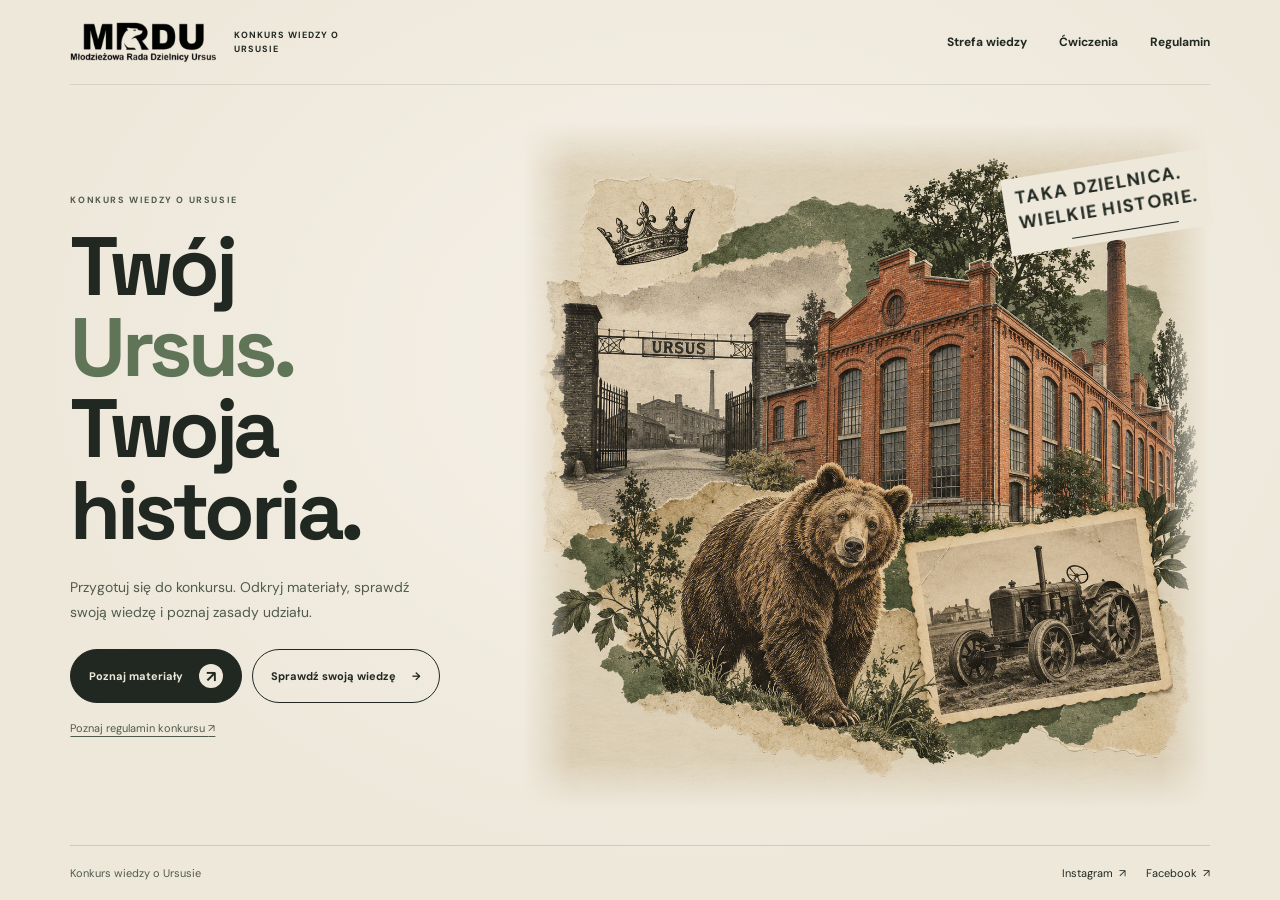
==== commit 4cd9d735: "zmiana motywu na Maćkowy" ====
--- a/index.html
+++ b/index.html
@@ -6,42 +6,34 @@
   <meta name="description" content="Konkurs wiedzy o Ursusie — materiały do nauki, ćwiczenia i regulamin.">
   <title>Konkurs wiedzy o Ursusie</title>
   <link rel="stylesheet" href="style.css">
+  <link rel="stylesheet" href="theme.css">
+  <link rel="stylesheet" href="home.css">
   <script src="animations.js" defer></script>
 </head>
 <body class="home-page">
   <header class="header container">
     <a class="logo" href="index.html" aria-label="Ursus — strona główna"><span class="logo-image"><img src="assets/logo-mrdu.png" alt="Młodzieżowa Rada Dzielnicy Ursus" width="4000" height="4000"></span><span class="logo-text">KONKURS WIEDZY O URSUSIE</span></a>
-    <span class="header-label">POZNAJ. POĆWICZ. WEŹ UDZIAŁ.</span>
+    <nav class="home-navigation" aria-label="Menu główne">
+      <a href="strefa-wiedzy.html">Strefa wiedzy</a>
+      <a href="cwiczenia.html">Ćwiczenia</a>
+      <a href="regulamin.html">Regulamin</a>
+    </nav>
   </header>
-  <main class="container landing">
-    <section class="landing-intro">
+  <main class="container collage-home">
+    <section class="collage-copy" aria-labelledby="home-title">
       <p class="eyebrow">KONKURS WIEDZY O URSUSIE</p>
-      <h1>Twoja wiedza.<br>Twój <em>Ursus.</em></h1>
-      <p class="intro">Przygotuj się do konkursu. Odkryj materiały, sprawdź swoją wiedzę i poznaj zasady udziału.</p>
+      <h1 id="home-title">Twój<br><em>Ursus.</em><br>Twoja<br>historia.</h1>
+      <p class="collage-description">Przygotuj się do konkursu. Odkryj materiały, sprawdź swoją wiedzę i poznaj zasady udziału.</p>
+      <div class="home-actions">
+        <a class="home-action home-action-primary" href="strefa-wiedzy.html">Poznaj materiały <span aria-hidden="true">↗</span></a>
+        <a class="home-action home-action-secondary" href="cwiczenia.html">Sprawdź swoją wiedzę <span aria-hidden="true">→</span></a>
+      </div>
+      <a class="home-rules" href="regulamin.html">Poznaj regulamin konkursu <span aria-hidden="true">↗</span></a>
     </section>
-    <nav class="tiles" aria-label="Strefy konkursu">
-      <a class="tile tile-knowledge reveal" href="strefa-wiedzy.html">
-        <div class="tile-top"><span>01 / ODKRYWAJ</span><span class="tile-arrow" aria-hidden="true">↗</span></div>
-        <span class="tile-symbol" aria-hidden="true"><svg viewBox="0 0 24 24" fill="none" stroke="currentColor" stroke-width="1.4" stroke-linecap="round" stroke-linejoin="round"><path d="M12 7c-3-2-6-2-9-1v14c3-1 6-1 9 1m0-14c3-2 6-2 9-1v14c-3-1-6-1-9 1V7Z"/></svg></span>
-        <h2>Strefa wiedzy</h2>
-        <p>Materiały i ciekawostki, które pomogą Ci przygotować się do konkursu.</p>
-        <span class="tile-link">Przejdź do materiałów <span aria-hidden="true">→</span></span>
-      </a>
-      <a class="tile tile-practice reveal" href="cwiczenia.html">
-        <div class="tile-top"><span>02 / SPRAWDZAJ</span><span class="tile-arrow" aria-hidden="true">↗</span></div>
-        <span class="tile-symbol" aria-hidden="true"><svg viewBox="0 0 24 24" fill="none" stroke="currentColor" stroke-width="1.4" stroke-linecap="round" stroke-linejoin="round"><path d="M12 18V6m0 0C9 1 4 4 5 7c-4 1-4 7-1 8-1 4 5 7 8 3m0-12c3-5 8-2 7 1 4 1 4 7 1 8 1 4-5 7-8 3M5 7l3 2m-4 6 4-2m11-6-3 2m4 6-4-2"/></svg></span>
-        <h2>Ćwiczenia</h2>
-        <p>Miejsce na zadania i pytania, z którymi przećwiczysz swoją wiedzę.</p>
-        <span class="tile-link">Przejdź do ćwiczeń <span aria-hidden="true">→</span></span>
-      </a>
-      <a class="tile tile-rules reveal" href="regulamin.html">
-        <div class="tile-top"><span>03 / POZNAJ ZASADY</span><span class="tile-arrow" aria-hidden="true">↗</span></div>
-        <span class="tile-symbol" aria-hidden="true"><svg viewBox="0 0 24 24" fill="none" stroke="currentColor" stroke-width="1.4" stroke-linecap="round" stroke-linejoin="round"><path d="M14 3H6a2 2 0 0 0-2 2v14a2 2 0 0 0 2 2h12a2 2 0 0 0 2-2V9l-6-6Z"/><path d="M14 3v6h6M8 13h8M8 17h6"/></svg></span>
-        <h2>Regulamin</h2>
-        <p>Zasady udziału, przebieg konkursu i informacje dla uczestników.</p>
-        <span class="tile-link">Przejdź do regulaminu <span aria-hidden="true">→</span></span>
-      </a>
-    </nav>
+    <div class="collage-art" aria-hidden="true">
+      <img src="assets/ursus-collage.png" alt="" width="1024" height="1024" fetchpriority="high">
+      <span class="collage-note">Taka dzielnica.<br>Wielkie historie.</span>
+    </div>
   </main>
   <footer class="container home-footer">
     <span>Konkurs wiedzy o Ursusie</span>
@@ -53,3 +45,4 @@
 </body>
 </html>
 
+
--- a/style.css
+++ b/style.css
@@ -182,7 +182,7 @@
 @media(max-width:600px){.bibliography-grid{grid-template-columns:1fr}}
 
 /* Strona główna: spokojny gradient i proporcje zależne od wysokości okna. */
-.home-page{min-height:100svh;display:flex;flex-direction:column;background:radial-gradient(ellipse at 70% 20%,rgb(143 165 150 / 7%),transparent 55%),linear-gradient(145deg,var(--green),var(--shadow));}
+.home-page{min-height:100svh;display:flex;flex-direction:column;background:radial-gradient(ellipse at 76% 26%,rgb(220 190 65 / 18%) 0%,rgb(181 167 123 / 8%) 28%,transparent 60%),radial-gradient(ellipse at 12% 82%,rgb(111 106 55 / 16%) 0%,transparent 55%),linear-gradient(145deg,var(--green),var(--shadow));}
 .home-page>.header{padding-block:clamp(16px,2.5svh,26px);flex-shrink:0}
 .home-page .logo-image{width:154px}
 .home-page .logo-text{color:var(--off-white)}
--- a/theme.css
+++ b/theme.css
@@ -0,0 +1,47 @@
+/* Wspólny motyw papieru i zielonego atramentu dla podstron. */
+:root{--paper-bg:#eee8db;--paper-sheet:#f5f0e7;--paper-ink:#202821;--paper-muted:#505b4d;--paper-accent:#607457;--paper-line:rgb(32 40 33 / 18%)}
+html{background:var(--paper-bg)}
+body:not(.home-page){position:relative;isolation:isolate;background:radial-gradient(ellipse at 55% 10%,var(--paper-sheet),transparent 65%),var(--paper-bg);color:var(--paper-ink)}
+body:not(.home-page)::before{content:"";position:absolute;top:105px;right:0;width:min(380px,65vw);height:340px;background:url('assets/ursus-collage.png') center / contain no-repeat;opacity:.055;mix-blend-mode:multiply;z-index:-1;pointer-events:none;mask-image:radial-gradient(ellipse,#000 25%,transparent 72%)}
+body:not(.home-page) .header{padding-block:22px;border-color:var(--paper-line)}
+body:not(.home-page) .logo-image{width:146px}
+body:not(.home-page) .logo-image img{filter:none;opacity:1}
+body:not(.home-page) .logo-text{font-size:9px;letter-spacing:1px;max-width:125px}
+body:not(.home-page) .header nav{font-size:12px;font-weight:700}
+body:not(.home-page) .intro,body:not(.home-page) .back-link,body:not(.home-page) footer{color:var(--paper-muted)}
+body:not(.home-page) .eyebrow{color:var(--paper-accent)}
+body:not(.home-page) h1{font-weight:700;line-height:1.05;letter-spacing:-2.5px}
+body:not(.home-page) a:focus-visible,body:not(.home-page) button:focus-visible{outline-color:var(--paper-accent)}
+body:not(.home-page) .header nav a:hover,body:not(.home-page) footer a:hover,body:not(.home-page) .back-link:hover{color:var(--paper-accent)}
+body:not(.home-page) footer{border-color:var(--paper-line)}
+body:not(.home-page) .study-button{background:var(--paper-ink);color:var(--paper-sheet);border-color:var(--paper-ink);border-radius:999px;padding:12px 20px;transition:background .2s,transform .2s}
+body:not(.home-page) .study-button:hover{background:var(--paper-accent);border-color:var(--paper-accent)}
+body:not(.home-page) .study-button-outline{background:transparent;color:var(--paper-ink);border-color:var(--paper-line)}
+body:not(.home-page) .study-button-outline:hover{background:var(--paper-ink);color:var(--paper-sheet)}
+body:not(.home-page) .study-button:disabled{background:var(--paper-ink);opacity:.4;cursor:not-allowed}
+.study-source,.study-card,.study-article,.rules-document,.quiz-card,.quiz-review-item{background:rgb(245 240 231 / 85%);border-color:var(--paper-line);border-radius:12px;box-shadow:0 5px 18px rgb(32 40 33 / 3%)}
+.study-toolbar,.article-heading,.article-actions,.rules-document section+section{border-color:var(--paper-line)}
+.study-toolbar>a:first-child,.study-meta,.study-source p:last-child,.article-body .book-reference,.quiz-status{color:var(--paper-muted)}
+.study-toolbar>a:first-child:hover,.study-read,.book-reference a,.article-body h3{color:var(--paper-accent)}
+.study-tag{background:rgb(96 116 87 / 9%);border-color:rgb(96 116 87 / 20%);color:var(--paper-accent)}
+.study-card:hover{border-color:var(--paper-accent);box-shadow:0 9px 22px rgb(32 40 33 / 7%)}
+.article-body{color:var(--paper-ink)}
+.article-body>div:first-child,.source-difference{background:rgb(96 116 87 / 8%);border-color:var(--paper-line);border-left-color:var(--paper-accent)}
+.article-body>div:first-child>span{color:var(--paper-accent)}
+.rules-note{background:rgb(181 167 123 / 15%);border-color:var(--paper-line);border-left-color:var(--paper-accent);color:var(--paper-muted)}
+.rules-note strong,.rules-placeholder,.rules-document li::marker{color:var(--paper-accent)}
+.rules-placeholder{background:rgb(181 167 123 / 14%);box-decoration-break:clone;-webkit-box-decoration-break:clone}
+.quiz-clock strong,.quiz-clock .time-low,.quiz-summary .quiz-score,.review-status{color:var(--paper-accent)}
+#quiz-timebar{accent-color:var(--paper-accent);background:rgb(96 116 87 / 12%)}
+#quiz-timebar::-webkit-progress-bar{background:rgb(96 116 87 / 12%)}
+#quiz-timebar::-webkit-progress-value{background:var(--paper-accent)}
+#quiz-timebar::-moz-progress-bar{background:var(--paper-accent)}
+.quiz-option{background:var(--paper-sheet);border-color:var(--paper-line)}
+.quiz-option:hover,.quiz-option:has(input:checked){border-color:var(--paper-accent)}
+.quiz-option:has(input:checked){background:rgb(96 116 87 / 12%)}
+.quiz-option:focus-within{outline-color:var(--paper-accent)}
+.quiz-option input{accent-color:var(--paper-accent)}
+.quiz-photo{background:var(--paper-bg);border-color:var(--paper-line)}
+.quiz-review-item{border-left-color:var(--paper-muted)}
+.quiz-review-item.answer-correct{border-left-color:var(--paper-accent)}
+@media(max-width:600px){body:not(.home-page) .header{padding-block:16px;gap:16px}body:not(.home-page) .logo-image{width:125px}body:not(.home-page) .header nav{font-size:11px}body:not(.home-page) h1{letter-spacing:-1.5px}body:not(.home-page)::before{height:240px;top:90px}.study-toolbar{gap:12px}.study-button{max-width:100%}.rules-document{padding:24px 18px}}
--- a/home.css
+++ b/home.css
@@ -0,0 +1,75 @@
+/* Papierowy, redakcyjny układ strony głównej. */
+.home-page{--home-paper:#eee8db;--home-ink:#202821;--home-muted:#505b4d;min-height:100svh;background:radial-gradient(ellipse at 55% 40%,#f5f0e7,transparent 70%),var(--home-paper);color:var(--home-ink)}
+.home-page .container{width:min(1280px,89%)}
+.home-page>.header{padding-block:22px;border-color:rgb(32 40 33 / 12%);gap:30px}
+.home-page .logo-image{width:146px}
+.home-page .logo-image img{filter:none;opacity:1}
+.home-page .logo-text{color:var(--home-ink);font-size:9px;max-width:125px;letter-spacing:1px}
+.home-navigation{display:flex;gap:32px;align-items:center;font-size:12px;font-weight:700}
+.home-navigation a{padding-block:12px}
+.home-navigation a:hover{color:#647b5c}
+.home-page .collage-home{flex:1;display:grid;grid-template-columns:.82fr 1.3fr;align-items:center;gap:20px;padding-block:24px}
+.collage-copy{position:relative;z-index:1;padding-block:12px}
+.collage-copy .eyebrow{font-size:9px;letter-spacing:1.6px;color:var(--home-muted);margin:0 0 18px}
+.home-page .collage-copy h1{font-family:'Space Grotesk',Arial,sans-serif;font-size:clamp(56px,9.2svh,100px);font-weight:700;line-height:.98;letter-spacing:-4.5px;margin:0}
+.home-page .collage-copy h1 em{color:#607457}
+.collage-description{max-width:360px;font-size:14px;line-height:1.8;margin:24px 0;color:var(--home-muted)}
+.home-actions{display:flex;flex-wrap:wrap;gap:10px}
+.home-action{display:inline-flex;align-items:center;justify-content:space-between;gap:16px;padding:14px 18px;border:1px solid var(--home-ink);border-radius:999px;font-size:11px;font-weight:700;transition:transform .2s,background .2s}
+.home-action-primary{background:var(--home-ink);color:var(--home-paper)}
+.home-action-primary span{display:flex;align-items:center;justify-content:center;border-radius:50%;width:24px;height:24px;background:var(--home-paper);color:var(--home-ink);font-size:16px}
+.home-action-secondary{background:transparent}
+.home-action:hover{transform:translateY(-3px)}
+.home-action-secondary:hover{background:rgb(96 116 87 / 10%)}
+.home-rules{display:inline-block;margin-top:18px;font-size:11px;color:var(--home-muted);text-decoration:underline;text-underline-offset:4px}
+.collage-art{position:relative;align-self:center;min-width:0}
+.collage-art img{display:block;width:112%;max-width:none;height:auto;margin-left:-6%;mix-blend-mode:multiply}
+.collage-note{position:absolute;top:6%;right:0;transform:rotate(-9deg);font-size:clamp(12px,1.4vw,19px);font-weight:700;line-height:1.4;text-transform:uppercase;letter-spacing:1.3px;background:var(--home-paper);padding:8px 12px}
+.collage-note::after{content:"";display:block;width:60%;height:1px;background:currentColor;margin:10px 0 0 28%}
+.home-page>footer{border-color:rgb(32 40 33 / 16%);color:var(--home-muted);opacity:1;padding-block:15px}
+.home-page .social-links{color:var(--home-ink)}
+.home-page .social-links a:hover{color:#607457}
+.home-page a:focus-visible{outline:2px solid #607457;outline-offset:5px}
+@media(min-width:681px) and (max-height:720px){.home-page>.header{padding-block:12px}.home-page .collage-home{padding-block:12px}.home-page .collage-copy h1{font-size:clamp(48px,8.8svh,64px)}.collage-description{margin-block:16px;font-size:12px}.collage-copy .eyebrow{margin-bottom:12px}.collage-art img{max-height:70svh;object-fit:contain;width:100%;margin:0}.home-action{padding:11px 14px;font-size:10px}}
+@media(max-width:1000px){.home-navigation{gap:22px}.home-page .logo-text{display:none}.home-page .collage-home{grid-template-columns:.9fr 1.1fr;gap:15px}.home-page .collage-copy h1{font-size:clamp(52px,7.4vw,78px);letter-spacing:-3px}.home-actions{gap:9px}.home-action{font-size:10px;padding:12px 15px}.collage-note{font-size:12px}}
+@media(max-width:680px){
+ .home-page>.header{padding-block:14px;gap:16px;flex-wrap:wrap}
+ .home-page .logo-image{width:125px}
+ .home-navigation{gap:18px;font-size:11px;margin-left:auto}
+ .home-navigation a{padding-block:6px}
+ .home-page .collage-home{grid-template-columns:1fr;gap:0;padding-block:24px}
+ .collage-copy{padding:0}
+ .collage-copy .eyebrow{margin-bottom:14px;font-size:8px}
+ .home-page .collage-copy h1{font-size:clamp(48px,11vw,66px);letter-spacing:-2.6px;line-height:1}
+ .home-page .collage-copy h1 br:nth-of-type(2){display:none}
+ .collage-description{max-width:100%;margin-block:18px;font-size:13px;line-height:1.7}
+ .home-actions{flex-wrap:wrap}
+ .home-action{font-size:11px;padding:12px 15px}
+ .home-rules{margin-top:16px}
+ .collage-art{max-width:410px;justify-self:center;width:100%;margin-top:8px}
+ .collage-art img{width:100%;margin:0;max-height:35svh;object-fit:contain}
+ .collage-note{font-size:10px;right:0;top:7%;padding:5px}
+ .home-page>footer{font-size:10px}
+}
+@media(max-width:420px){.home-page>.header{justify-content:center;gap:8px}.home-navigation{margin:0;width:100%;justify-content:center;gap:26px}.home-page .logo-image{width:120px}.home-page .collage-home{padding-block:18px}.home-page .collage-copy h1{font-size:48px}.collage-art img{max-height:30svh}}
+@media(prefers-reduced-motion:reduce){.home-action:hover{transform:none}}
+.collage-art img{width:100%;margin:0;max-height:calc(100svh - 215px);object-fit:contain;mask-image:linear-gradient(to right,transparent,#000 7%,#000 93%,transparent),linear-gradient(to bottom,transparent,#000 7%,#000 93%,transparent);mask-composite:intersect}
+@media(max-width:680px){.collage-art img{max-height:30svh}}
+@media(max-width:680px) and (max-height:740px){
+ .home-page>.header{padding-block:9px;gap:6px}
+ .home-page .logo-image{width:110px}
+ .home-navigation a{padding-block:3px}
+ .home-page .collage-home{padding-block:14px;grid-template-columns:1fr}
+ .home-page .collage-copy h1{font-size:36px;line-height:1;letter-spacing:-1.8px}
+ .collage-copy .eyebrow{margin-bottom:9px}
+ .collage-description{margin-block:12px;font-size:12px;line-height:1.6}
+ .home-actions{flex-wrap:nowrap;gap:8px}
+ .home-action{font-size:10px;padding:10px 12px;gap:8px}
+ .home-action-primary span{width:20px;height:20px}
+ .home-rules{margin-top:12px;font-size:10px}
+ .collage-art img{max-height:25svh}
+ .collage-note{font-size:8px}
+ .home-page>footer{padding-block:10px}
+}
+
+
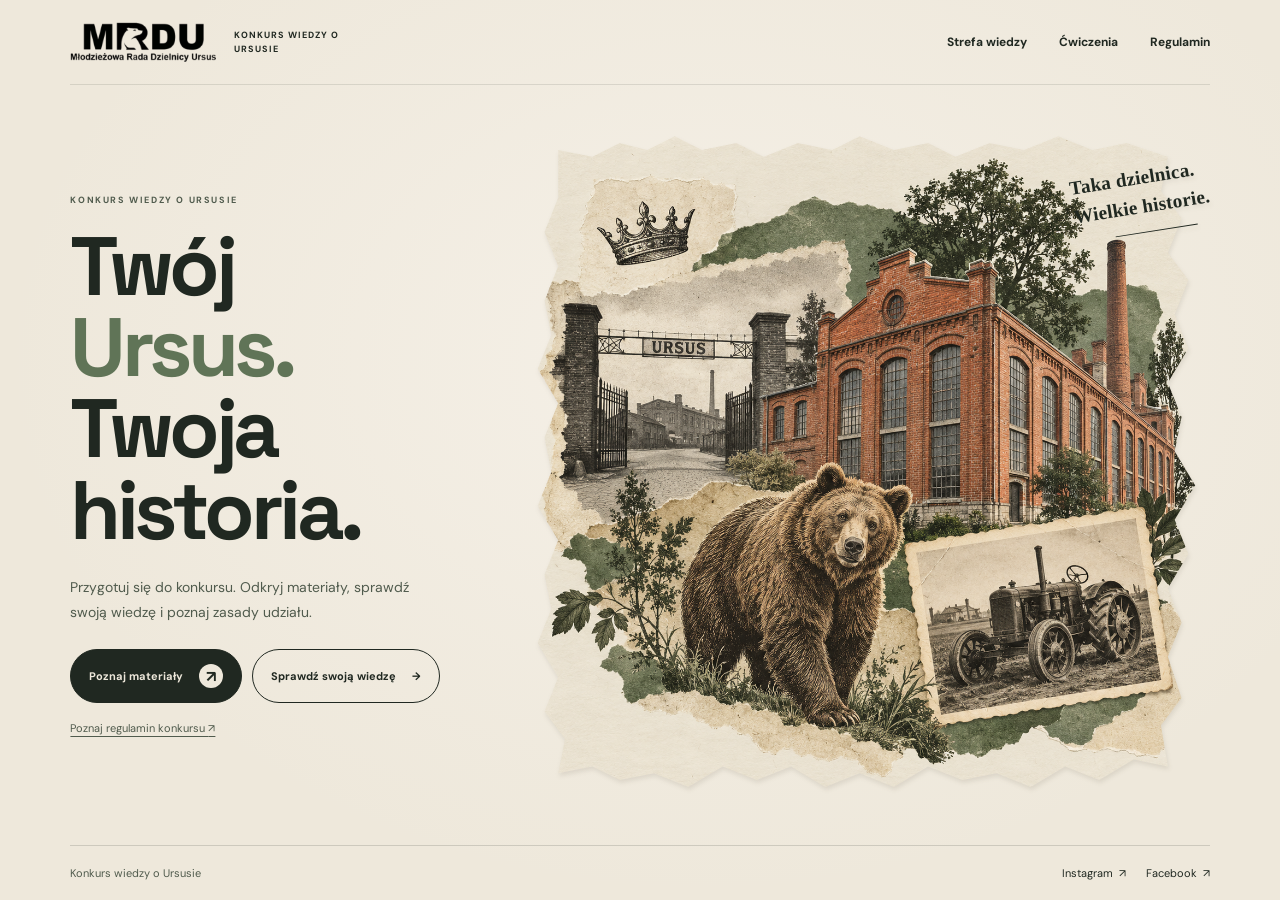
==== commit 89d4ccef: "grafika" ====
--- a/index.html
+++ b/index.html
@@ -7,7 +7,7 @@
   <title>Konkurs wiedzy o Ursusie</title>
   <link rel="stylesheet" href="style.css">
   <link rel="stylesheet" href="theme.css">
-  <link rel="stylesheet" href="home.css">
+  <link rel="stylesheet" href="home.css?v=20261017-paper">
   <script src="animations.js" defer></script>
 </head>
 <body class="home-page">
@@ -46,3 +46,5 @@
 </html>
 
 
+
+
--- a/home.css
+++ b/home.css
@@ -24,7 +24,7 @@
 .home-rules{display:inline-block;margin-top:18px;font-size:11px;color:var(--home-muted);text-decoration:underline;text-underline-offset:4px}
 .collage-art{position:relative;align-self:center;min-width:0}
 .collage-art img{display:block;width:112%;max-width:none;height:auto;margin-left:-6%;mix-blend-mode:multiply}
-.collage-note{position:absolute;top:6%;right:0;transform:rotate(-9deg);font-size:clamp(12px,1.4vw,19px);font-weight:700;line-height:1.4;text-transform:uppercase;letter-spacing:1.3px;background:var(--home-paper);padding:8px 12px}
+.collage-note{position:absolute;top:6%;right:0;transform:rotate(-9deg);font-family:'Segoe Print','Bradley Hand',cursive;font-size:clamp(14px,1.5vw,21px);font-weight:700;line-height:1.5;text-transform:none;letter-spacing:.2px;color:var(--home-ink);background:transparent;padding:0;border:0;box-shadow:none}
 .collage-note::after{content:"";display:block;width:60%;height:1px;background:currentColor;margin:10px 0 0 28%}
 .home-page>footer{border-color:rgb(32 40 33 / 16%);color:var(--home-muted);opacity:1;padding-block:15px}
 .home-page .social-links{color:var(--home-ink)}
@@ -53,7 +53,7 @@
 }
 @media(max-width:420px){.home-page>.header{justify-content:center;gap:8px}.home-navigation{margin:0;width:100%;justify-content:center;gap:26px}.home-page .logo-image{width:120px}.home-page .collage-home{padding-block:18px}.home-page .collage-copy h1{font-size:48px}.collage-art img{max-height:30svh}}
 @media(prefers-reduced-motion:reduce){.home-action:hover{transform:none}}
-.collage-art img{width:100%;margin:0;max-height:calc(100svh - 215px);object-fit:contain;mask-image:linear-gradient(to right,transparent,#000 7%,#000 93%,transparent),linear-gradient(to bottom,transparent,#000 7%,#000 93%,transparent);mask-composite:intersect}
+.collage-art img{width:100%;margin:0;max-height:calc(100svh - 215px);object-fit:contain;-webkit-mask-image:linear-gradient(to right,transparent 0%,rgb(0 0 0 / 35%) 7%,#000 20%,#000 80%,rgb(0 0 0 / 35%) 93%,transparent 100%),linear-gradient(to bottom,transparent,#000 7%,#000 93%,transparent);-webkit-mask-composite:source-in;mask-image:linear-gradient(to right,transparent 0%,rgb(0 0 0 / 35%) 7%,#000 20%,#000 80%,rgb(0 0 0 / 35%) 93%,transparent 100%),linear-gradient(to bottom,transparent,#000 7%,#000 93%,transparent);mask-composite:intersect}
 @media(max-width:680px){.collage-art img{max-height:30svh}}
 @media(max-width:680px) and (max-height:740px){
  .home-page>.header{padding-block:9px;gap:6px}
@@ -73,3 +73,15 @@
 }
 
 
+
+
+/* Rozmiar elementu odpowiada samemu obrazowi, bez bocznych pól object-fit. */
+.collage-art img{width:auto;max-width:100%;height:auto;margin-inline:auto}
+
+/* Nieregularny wycinek papieru zamiast prostokątnego brzegu i rozmycia. */
+.collage-art{filter:drop-shadow(1px 3px 2px rgb(62 49 29 / 10%))}
+.collage-art img{
+  -webkit-mask-image:none;
+  mask-image:none;
+  clip-path:polygon(5% 4%,10% 5%,14% 3%,18% 4%,22% 2%,26% 4%,31% 3%,35% 5%,40% 3%,45% 4%,49% 2%,54% 4%,59% 3%,63% 5%,68% 3%,73% 4%,78% 2%,83% 4%,88% 3%,94% 5%,93% 10%,96% 14%,94% 19%,97% 23%,95% 28%,97% 33%,94% 38%,96% 43%,95% 48%,98% 53%,95% 58%,97% 63%,94% 68%,96% 73%,94% 78%,96% 84%,93% 88%,94% 94%,89% 93%,84% 96%,79% 94%,74% 97%,69% 95%,64% 96%,59% 94%,54% 97%,49% 95%,44% 97%,39% 94%,34% 96%,29% 94%,24% 97%,19% 95%,14% 96%,10% 94%,5% 95%,6% 90%,3% 86%,5% 81%,2% 76%,4% 71%,3% 66%,5% 61%,2% 56%,4% 51%,3% 46%,5% 41%,2% 36%,4% 31%,3% 26%,5% 21%,3% 16%,5% 11%);
+}
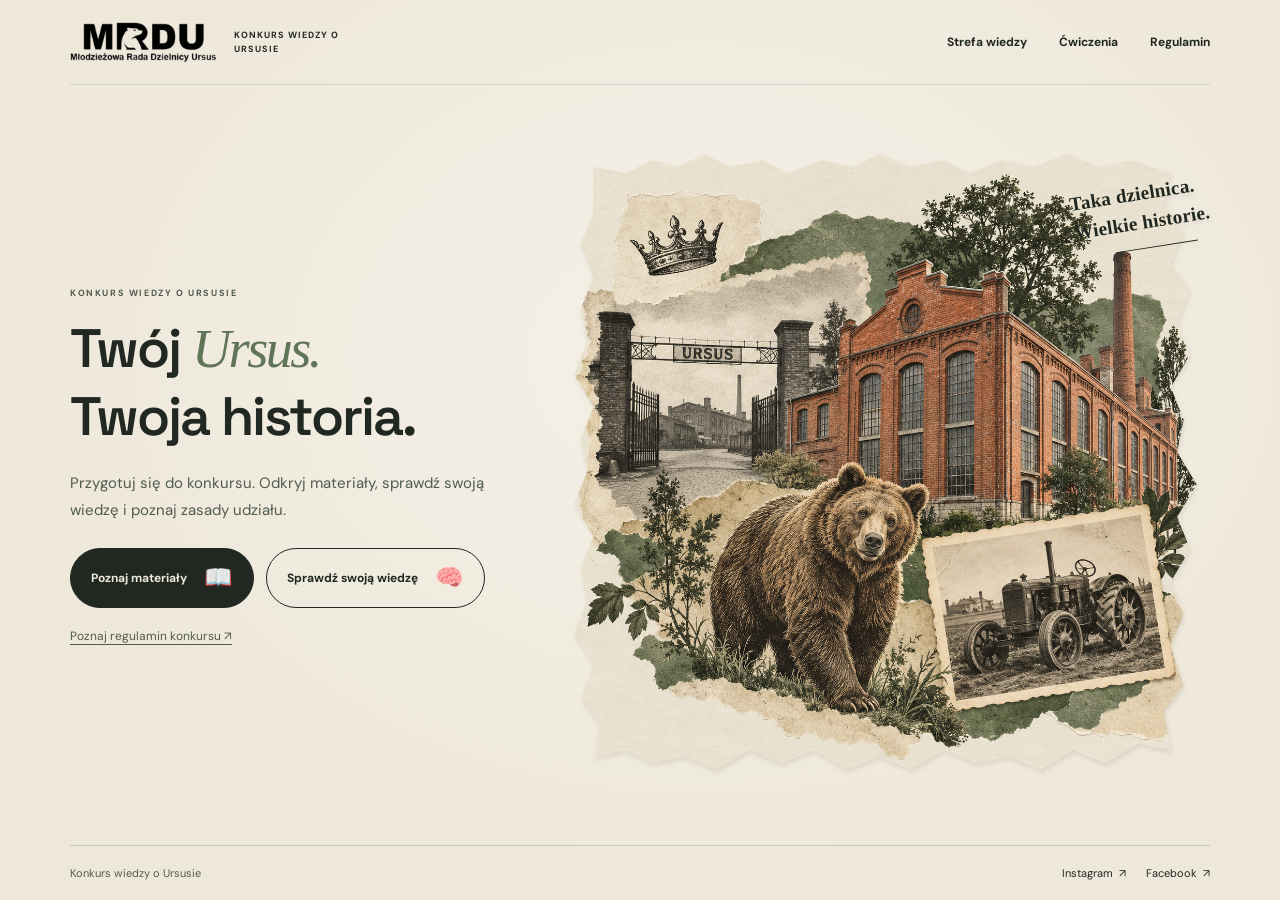
==== commit 2d76771e: "zmiany graficzne" ====
--- a/index.html
+++ b/index.html
@@ -7,7 +7,7 @@
   <title>Konkurs wiedzy o Ursusie</title>
   <link rel="stylesheet" href="style.css">
   <link rel="stylesheet" href="theme.css">
-  <link rel="stylesheet" href="home.css?v=20261017-paper">
+  <link rel="stylesheet" href="home.css?v=20261018-emoji">
   <script src="animations.js" defer></script>
 </head>
 <body class="home-page">
@@ -22,11 +22,11 @@
   <main class="container collage-home">
     <section class="collage-copy" aria-labelledby="home-title">
       <p class="eyebrow">KONKURS WIEDZY O URSUSIE</p>
-      <h1 id="home-title">Twój<br><em>Ursus.</em><br>Twoja<br>historia.</h1>
+      <h1 id="home-title"><span class="title-line">Twój <em>Ursus.</em></span><span class="title-line">Twoja historia.</span></h1>
       <p class="collage-description">Przygotuj się do konkursu. Odkryj materiały, sprawdź swoją wiedzę i poznaj zasady udziału.</p>
       <div class="home-actions">
-        <a class="home-action home-action-primary" href="strefa-wiedzy.html">Poznaj materiały <span aria-hidden="true">↗</span></a>
-        <a class="home-action home-action-secondary" href="cwiczenia.html">Sprawdź swoją wiedzę <span aria-hidden="true">→</span></a>
+        <a class="home-action home-action-primary" href="strefa-wiedzy.html">Poznaj materiały <span aria-hidden="true">📖</span></a>
+        <a class="home-action home-action-secondary" href="cwiczenia.html">Sprawdź swoją wiedzę <span aria-hidden="true">🧠</span></a>
       </div>
       <a class="home-rules" href="regulamin.html">Poznaj regulamin konkursu <span aria-hidden="true">↗</span></a>
     </section>
@@ -48,3 +48,8 @@
 
 
 
+
+
+
+
+
--- a/home.css
+++ b/home.css
@@ -85,3 +85,72 @@
   mask-image:none;
   clip-path:polygon(5% 4%,10% 5%,14% 3%,18% 4%,22% 2%,26% 4%,31% 3%,35% 5%,40% 3%,45% 4%,49% 2%,54% 4%,59% 3%,63% 5%,68% 3%,73% 4%,78% 2%,83% 4%,88% 3%,94% 5%,93% 10%,96% 14%,94% 19%,97% 23%,95% 28%,97% 33%,94% 38%,96% 43%,95% 48%,98% 53%,95% 58%,97% 63%,94% 68%,96% 73%,94% 78%,96% 84%,93% 88%,94% 94%,89% 93%,84% 96%,79% 94%,74% 97%,69% 95%,64% 96%,59% 94%,54% 97%,49% 95%,44% 97%,39% 94%,34% 96%,29% 94%,24% 97%,19% 95%,14% 96%,10% 94%,5% 95%,6% 90%,3% 86%,5% 81%,2% 76%,4% 71%,3% 66%,5% 61%,2% 56%,4% 51%,3% 46%,5% 41%,2% 36%,4% 31%,3% 26%,5% 21%,3% 16%,5% 11%);
 }
+
+/* Wyraźne, szerokie wejścia do dwóch głównych stref. */
+.home-page .collage-home{grid-template-columns:.92fr 1.3fr;column-gap:32px}
+.home-page .collage-copy h1{font-size:clamp(50px,7.6svh,80px)}
+.collage-description{max-width:430px;font-size:15px;line-height:1.8;margin:22px 0 24px}
+.home-actions{display:grid;grid-template-columns:1fr;gap:12px;max-width:440px}
+.home-action{width:100%;min-height:78px;padding:17px 24px;border-radius:16px;gap:22px;text-align:left}
+.action-copy{display:flex;flex-direction:column;gap:7px}
+.action-copy small{font-size:9px;font-weight:600;letter-spacing:1.7px;opacity:.72}
+.action-copy strong{font-size:18px;font-weight:600;letter-spacing:-.3px;line-height:1.2}
+.home-action>span{display:flex;align-items:center;justify-content:center;width:36px;height:36px;flex-shrink:0;border-radius:50%;font-size:21px}
+.home-action-secondary{background:rgb(96 116 87 / 6%);border-color:rgb(32 40 33 / 32%)}
+.home-action-secondary>span{background:rgb(96 116 87 / 12%)}
+.home-action-primary:hover{background:#354332}
+.home-action-secondary:hover{border-color:#607457;background:rgb(96 116 87 / 12%)}
+.home-rules{font-size:12px;margin-top:20px}
+@media(max-width:1000px){.home-page .collage-home{column-gap:22px}.home-action{padding:16px 20px}.action-copy strong{font-size:16px}.collage-description{font-size:14px}}
+@media(max-width:680px){
+ .home-page .collage-home{grid-template-columns:1fr}
+ .home-page .collage-copy h1{font-size:clamp(40px,10vw,56px)}
+ .collage-description{margin:16px 0 20px;font-size:13px}
+ .home-actions{max-width:none;gap:10px}
+ .home-action{min-height:68px;padding:13px 18px;border-radius:14px}
+ .action-copy strong{font-size:16px}.action-copy small{font-size:8px;letter-spacing:1.2px}
+ .home-action>span{width:30px;height:30px;font-size:19px}
+ .home-rules{margin-top:16px;font-size:11px}
+ .collage-art img{max-height:25svh}
+}
+@media(max-height:740px) and (min-width:681px){
+ .home-page .collage-copy h1{font-size:clamp(40px,7svh,52px)}
+ .collage-description{margin-block:14px;font-size:13px}
+ .home-action{min-height:66px;padding:12px 20px}
+ .action-copy strong{font-size:16px}.home-actions{gap:10px}
+ .home-rules{margin-top:14px}
+}
+@media(max-height:740px) and (max-width:680px){
+ .home-page .collage-copy h1{font-size:32px}
+ .collage-description{margin:10px 0 14px;font-size:12px}
+ .home-action{min-height:58px;padding:10px 16px}
+ .action-copy{gap:4px}.action-copy strong{font-size:14px}
+ .collage-art img{max-height:19svh}
+ .home-rules{margin-top:12px}
+}
+@media(min-width:681px) and (max-height:850px){.home-page .collage-copy h1{font-size:clamp(42px,6.8svh,60px)}.collage-copy{padding-block:6px}}
+@media(max-width:680px) and (max-height:600px){.collage-art img{max-height:12svh}.home-page .collage-home{padding-block:10px}.home-action{min-height:54px}.home-actions{gap:8px}}
+
+/* Powrót do prostych, zaokrąglonych przycisków. */
+.home-actions{display:flex;flex-wrap:wrap;gap:12px;max-width:none}
+.home-action{width:auto;min-height:58px;padding:14px 20px;border-radius:999px;font-size:12px;gap:16px;text-align:center}
+.home-action>span{width:30px;height:30px;font-size:19px}
+.home-action-secondary{background:transparent;border-color:var(--home-ink)}
+.home-action-secondary>span{width:auto;height:auto;background:transparent}
+@media(max-width:1000px){.home-action{font-size:11px;padding:13px 17px;gap:12px}}
+@media(max-width:680px){.home-actions{gap:10px}.home-action{min-height:52px;padding:12px 16px;font-size:11px}.home-action>span{width:26px;height:26px}.home-action-secondary>span{width:auto;height:auto}}
+@media(max-width:360px){.home-actions{gap:8px}.home-action{font-size:10px;padding:10px 12px;gap:8px;min-height:46px}.home-action>span{width:22px;height:22px}.home-action-secondary>span{width:auto;height:auto}}
+
+/* Dwa spójne wiersze i redakcyjny akcent na nazwie dzielnicy. */
+.collage-copy{container-type:inline-size}
+.home-page .collage-copy h1{font-size:clamp(32px,11.8cqw,66px);line-height:1.12;letter-spacing:-2px;font-weight:600;max-width:100%;margin-block:6px 0}
+.title-line{display:block;white-space:nowrap}
+.title-line+.title-line{margin-top:7px}
+.home-page .collage-copy h1 em{font-family:Georgia,'Times New Roman',serif;font-style:italic;font-weight:400;color:#607457;letter-spacing:-2.5px}
+@media(max-width:680px){.home-page .collage-copy h1{font-size:clamp(29px,11.5cqw,58px);letter-spacing:-1.4px}.title-line+.title-line{margin-top:5px}.home-page .collage-copy h1 em{letter-spacing:-1.5px}}
+@media(max-height:740px) and (min-width:681px){.home-page .collage-copy h1{font-size:clamp(32px,10.8cqw,55px)}}
+
+/* Tematyczne emotki zamiast strzałek w głównych przyciskach. */
+.home-action>span,.home-action-primary>span,.home-action-secondary>span{display:inline-flex;align-items:center;justify-content:center;width:30px;height:30px;flex-shrink:0;background:transparent;border-radius:0;font-size:23px;line-height:1;font-family:'Segoe UI Emoji','Apple Color Emoji',sans-serif}
+@media(max-width:680px){.home-action>span{width:26px;height:26px;font-size:21px}}
+@media(max-width:360px){.home-action>span{width:22px;height:22px;font-size:19px}}
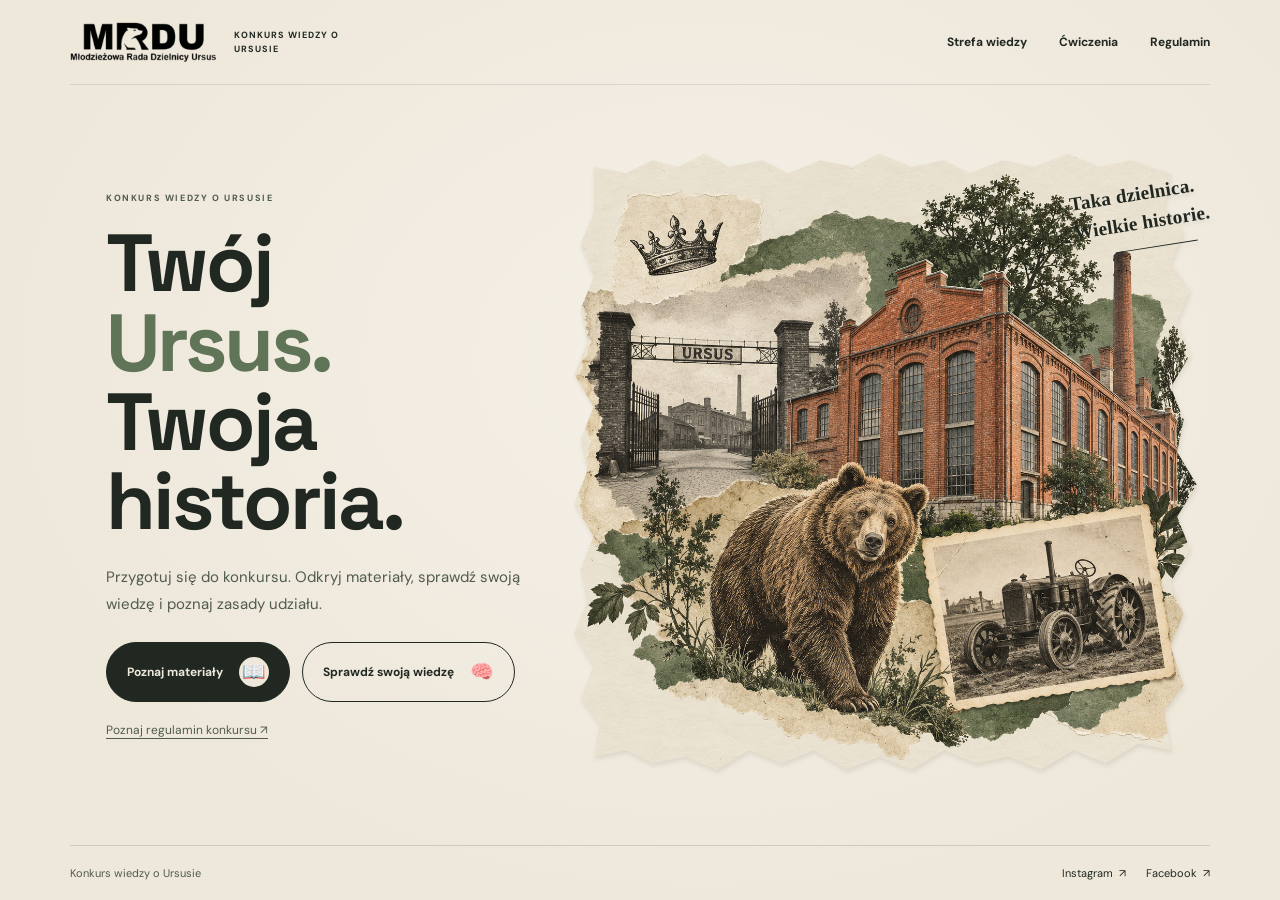
==== commit 33ce2556: "kolejne zmiany w grafice i skalowaniu" ====
--- a/index.html
+++ b/index.html
@@ -7,7 +7,7 @@
   <title>Konkurs wiedzy o Ursusie</title>
   <link rel="stylesheet" href="style.css">
   <link rel="stylesheet" href="theme.css">
-  <link rel="stylesheet" href="home.css?v=20261018-emoji">
+  <link rel="stylesheet" href="home.css?v=20261018-copy-position">
   <script src="animations.js" defer></script>
 </head>
 <body class="home-page">
@@ -22,7 +22,7 @@
   <main class="container collage-home">
     <section class="collage-copy" aria-labelledby="home-title">
       <p class="eyebrow">KONKURS WIEDZY O URSUSIE</p>
-      <h1 id="home-title"><span class="title-line">Twój <em>Ursus.</em></span><span class="title-line">Twoja historia.</span></h1>
+      <h1 id="home-title">Twój<br><em>Ursus.</em><br>Twoja<br>historia.</h1>
       <p class="collage-description">Przygotuj się do konkursu. Odkryj materiały, sprawdź swoją wiedzę i poznaj zasady udziału.</p>
       <div class="home-actions">
         <a class="home-action home-action-primary" href="strefa-wiedzy.html">Poznaj materiały <span aria-hidden="true">📖</span></a>
@@ -53,3 +53,7 @@
 
 
 
+
+
+
+
--- a/home.css
+++ b/home.css
@@ -150,7 +150,21 @@
 @media(max-width:680px){.home-page .collage-copy h1{font-size:clamp(29px,11.5cqw,58px);letter-spacing:-1.4px}.title-line+.title-line{margin-top:5px}.home-page .collage-copy h1 em{letter-spacing:-1.5px}}
 @media(max-height:740px) and (min-width:681px){.home-page .collage-copy h1{font-size:clamp(32px,10.8cqw,55px)}}
 
-/* Tematyczne emotki zamiast strzałek w głównych przyciskach. */
-.home-action>span,.home-action-primary>span,.home-action-secondary>span{display:inline-flex;align-items:center;justify-content:center;width:30px;height:30px;flex-shrink:0;background:transparent;border-radius:0;font-size:23px;line-height:1;font-family:'Segoe UI Emoji','Apple Color Emoji',sans-serif}
-@media(max-width:680px){.home-action>span{width:26px;height:26px;font-size:21px}}
-@media(max-width:360px){.home-action>span{width:22px;height:22px;font-size:19px}}
+
+/* Przywrócony czterowierszowy tytuł i większe przyciski z emotkami. */
+.home-page .collage-copy h1{font-family:'Space Grotesk',Arial,sans-serif;font-size:clamp(50px,7.6svh,80px);font-weight:700;line-height:.98;letter-spacing:-3px;margin:0}
+.home-page .collage-copy h1 em{font-family:inherit;font-style:normal;font-weight:inherit;color:#607457;letter-spacing:inherit}
+.home-page .collage-copy h1 br{display:initial}
+@media(min-width:681px) and (max-height:850px){.home-page .collage-copy h1{font-size:clamp(42px,6.8svh,60px)}}
+@media(max-width:680px){.home-page .collage-copy h1{font-size:clamp(40px,10vw,56px);letter-spacing:-2px}.home-page .collage-copy h1 br:nth-of-type(2){display:initial}}
+@media(max-width:680px) and (max-height:740px){.home-page .collage-copy h1{font-size:32px;letter-spacing:-1.6px}}
+
+/* Większy tytuł, z zachowaniem miejsca na opis i przyciski. */
+.home-page .collage-copy h1{font-size:clamp(58px,9svh,94px)}
+@media(min-width:681px) and (max-height:850px){.home-page .collage-copy h1{font-size:clamp(48px,8svh,70px)}}
+@media(max-width:680px){.home-page .collage-copy h1{font-size:clamp(46px,12vw,64px)}}
+@media(max-width:680px) and (max-height:740px){.home-page .collage-copy h1{font-size:38px}}
+
+/* Zbliżenie całego bloku treści do kolażu na większych ekranach. */
+@media(min-width:1001px){.collage-copy{transform:translateX(36px)}}
+@media(min-width:681px) and (max-width:1000px){.collage-copy{transform:translateX(18px)}}
